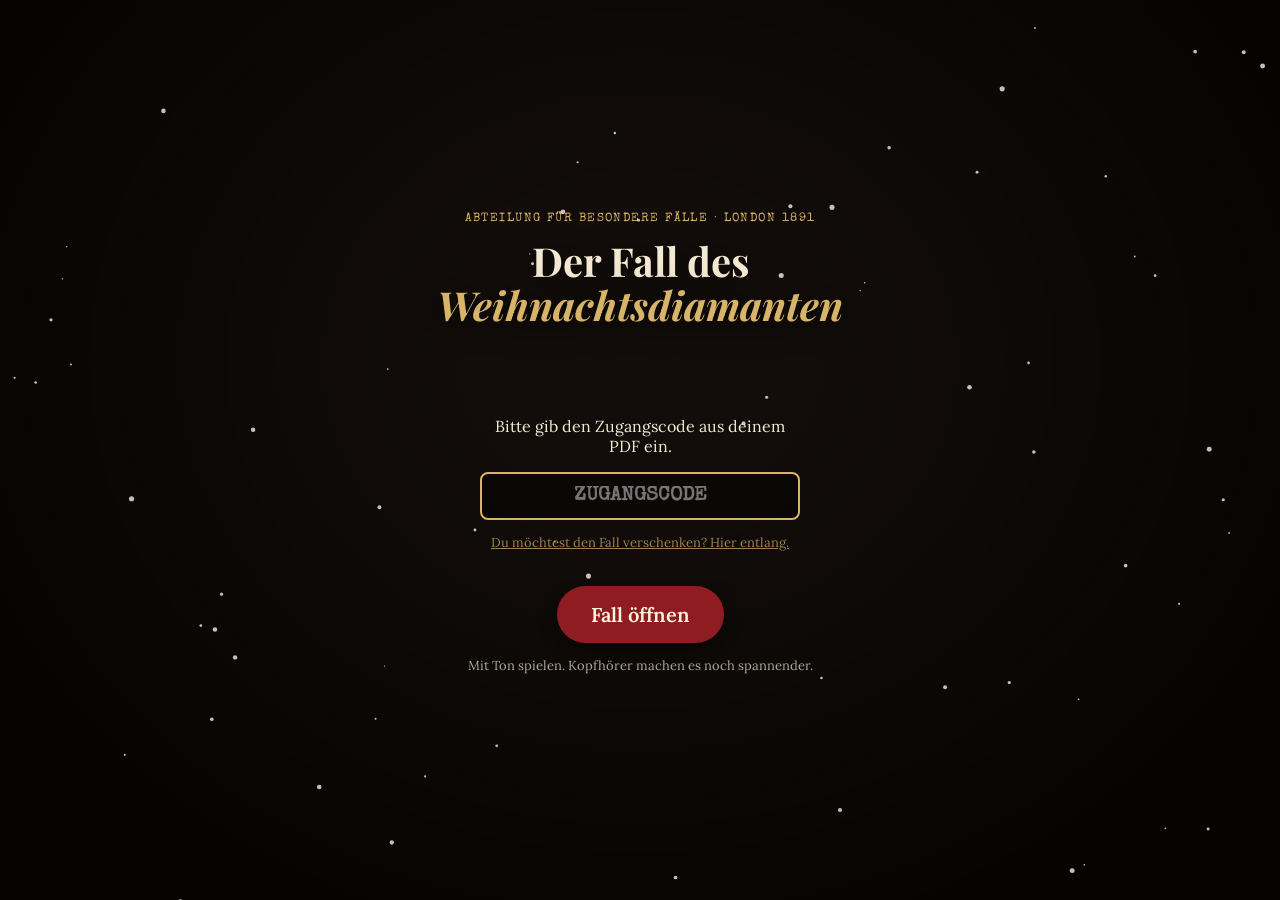
==== index.html @ 339b6118 "Add files via upload" ====
<!doctype html>
<html lang="de">
<head>
<meta charset="utf-8">
<meta name="viewport" content="width=device-width,initial-scale=1,viewport-fit=cover">
<title>Der Fall des Weihnachtsdiamanten</title>
<meta name="theme-color" content="#120d0a">
<meta name="robots" content="noindex">
<link rel="preconnect" href="https://fonts.googleapis.com"><link rel="preconnect" href="https://fonts.gstatic.com" crossorigin>
<link href="https://fonts.googleapis.com/css2?family=Playfair+Display:ital,wght@0,600;0,800;1,600&family=Special+Elite&family=Lora:wght@400;600&display=swap" rel="stylesheet">
<link rel="stylesheet" href="style.css">
</head>
<body>
<canvas id="snow"></canvas>

<!-- Startbildschirm -->
<section id="s-start" class="screen on">
  <div class="start-bg"></div>
  <div class="start-in">
    <div class="kick">Abteilung für besondere Fälle · London 1891</div>
    <h1>Der Fall des<br><em>Weihnachtsdiamanten</em></h1>
    <p id="giftline" class="giftline"></p>
    <div id="giftmsg" class="giftmsg"></div>
    <div id="codebox" class="codebox">
      <p>Bitte gib den Zugangscode aus deinem PDF ein.</p>
      <input id="code" autocomplete="off" autocapitalize="characters" placeholder="Zugangscode">
      <p class="small"><a href="verschenken.html">Du möchtest den Fall verschenken? Hier entlang.</a></p>
    </div>
    <button id="btn-start" class="btn big">Fall öffnen</button>
    <p class="small">Mit Ton spielen. Kopfhörer machen es noch spannender.</p>
  </div>
</section>

<!-- Intro Video -->
<section id="s-intro" class="screen">
  <video id="intro" playsinline preload="auto" poster="a/poster.jpg" src="a/intro.mp4"></video>
  <div class="intro-text" id="intro-text"></div>
  <button id="btn-skip" class="btn ghost skip">Weiter</button>
</section>

<!-- Schreibtisch mit Umschlägen -->
<section id="s-desk" class="screen">
  <header class="deskhead">
    <div>
      <div class="kick">Fallakte</div>
      <div class="title">Der Weihnachtsdiamant</div>
    </div>
    <div class="headbtns">
      <button id="btn-akte" class="icon" title="Akte">📁</button>
      <button id="btn-sound" class="icon" title="Ton">🔊</button>
    </div>
  </header>
  <div class="report" id="report"></div>
  <div class="grid" id="grid"></div>
  <p class="foot" id="deskfoot"></p>
</section>

<!-- Umschlag öffnen -->
<section id="s-env" class="screen">
  <div class="env-wrap">
    <div class="env-date" id="env-date"></div>
    <div class="envelope" id="envelope">
      <div class="env-back"></div>
      <div class="env-card" id="env-card"><div class="mini-stamp">Beweisstück</div></div>
      <div class="env-front"></div>
      <div class="env-flap" id="env-flap"></div>
      <div class="ribbon-v" id="ribbon-v"></div>
      <div class="ribbon-h" id="ribbon-h"></div>
      <div class="bow" id="bow"><span>🎀</span></div>
      <div class="seal" id="env-seal">KZ</div>
    </div>
    <div class="swipe" id="swipe">
      <div class="swipe-track"><div class="swipe-fill" id="swipe-fill"></div><span>Schleife aufziehen</span></div>
      <div class="swipe-knob" id="swipe-knob">➜</div>
    </div>
    <button class="btn ghost" id="btn-env-back">Zurück zum Schreibtisch</button>
  </div>
</section>

<!-- Beweisstück -->
<section id="s-case" class="screen">
  <div class="case">
    <div class="paper">
      <div class="case-top"><span id="c-date"></span><span class="nr" id="c-nr"></span></div>
      <div class="dept">London · Abteilung für besondere Fälle</div>
      <h2 id="c-title"></h2>
      <p class="story" id="c-story"></p>
      <div class="widget" id="c-widget"></div>
      <p class="question" id="c-q"></p>
      <div class="answer" id="c-answer"></div>
      <div class="hints">
        <button class="btn ghost sm" id="btn-h1">Tipp 1</button>
        <button class="btn ghost sm" id="btn-h2">Tipp 2</button>
      </div>
      <p class="hinttext" id="c-hint"></p>
      <div class="solved" id="c-solved"></div>
      <div class="stamp" id="c-stamp">GELÖST</div>
    </div>
    <button class="btn ghost" id="btn-case-back">Zurück zum Schreibtisch</button>
  </div>
</section>

<!-- Akte -->
<section id="s-akte" class="screen">
  <div class="case"><div class="paper">
    <h2>Ermittlungsakte</h2>
    <p class="story">Im dichten Dezembernebel verschwindet aus dem Stadthaus von Lady Ashcombe der Weihnachtsdiamant. Sechs Verdächtige, jeden Tag ein neues Beweisstück. Jede Lösung ergibt einen Buchstaben für deinen Ermittlungsbericht. An Heiligabend weißt du, wo der Diamant liegt und wer ihn gestohlen hat.</p>
    <h3>Die Verdächtigen</h3>
    <div class="suspects" id="suspects"></div>
    <h3>Zahlentafel</h3>
    <div class="numtab" id="numtab"></div>
    <h3>So funktioniert es</h3>
    <p class="story">Jeden Tag im Dezember öffnet sich ein neuer Umschlag. Verpasste Tage kannst du jederzeit nachholen, zukünftige bleiben versiegelt. Dein Fortschritt bleibt auf diesem Handy gespeichert.</p>
    <button class="btn" id="btn-akte-back">Zurück</button>
  </div></div>
</section>

<!-- Finale -->
<section id="s-final" class="screen">
  <div class="case"><div class="paper final">
    <div class="kick">24. Dezember 1891</div>
    <h2>Dein Ermittlungsbericht</h2>
    <div class="report big" id="final-report"></div>
    <div id="accuse">
      <p class="question">Der Fall ist gelöst, wenn du weißt, wer es war. Wer im Haus kennt sich mit Uhrwerken aus?</p>
      <div class="suspects pick" id="accuse-list"></div>
    </div>
    <div id="verdict" class="verdict"></div>
  </div></div>
</section>

<div id="toast" class="toast"></div>
<audio id="music" src="a/musik.mp3" loop preload="auto"></audio>
<script src="gate.js"></script>
<script src="data.js"></script>
<script src="app.js"></script>
</body>
</html>
---- style.css ----
:root{--ink:#2a1d14;--paper:#efe3c8;--paper2:#e4d3ae;--red:#8f1c20;--gold:#d8b46a;--dark:#120d0a;--green:#1f3b2c}
*{box-sizing:border-box;-webkit-tap-highlight-color:transparent}
html,body{margin:0;height:100%;background:var(--dark);color:#f3e9d2;font-family:Lora,Georgia,serif;overflow:hidden}
button{font:inherit;cursor:pointer}
#snow{position:fixed;inset:0;pointer-events:none;z-index:50}
.screen{position:fixed;inset:0;display:none;overflow-y:auto;-webkit-overflow-scrolling:touch}
.screen.on{display:block;animation:fadein .6s ease}
@keyframes fadein{from{opacity:0}to{opacity:1}}
.kick{font-family:'Special Elite',monospace;letter-spacing:.12em;text-transform:uppercase;font-size:12px;color:var(--gold)}
.btn{background:var(--red);color:#fff4e0;border:0;border-radius:999px;padding:12px 22px;font-weight:600;box-shadow:0 6px 18px rgba(0,0,0,.4);transition:transform .15s}
.btn:active{transform:scale(.96)}
.btn.big{font-size:20px;padding:16px 34px;margin-top:22px}
.btn.ghost{background:transparent;border:1px solid rgba(216,180,106,.6);color:var(--gold);box-shadow:none}
.btn.sm{padding:7px 14px;font-size:14px}
.small{font-size:13px;opacity:.7;margin-top:14px}
/* Start */
.start-bg{position:absolute;inset:0;background:url(a/poster.jpg) center/cover;filter:brightness(.45)}
.start-bg::after{content:"";position:absolute;inset:0;background:radial-gradient(ellipse at 50% 40%,transparent 20%,rgba(10,7,5,.9) 80%)}
.start-in{position:relative;min-height:100%;display:flex;flex-direction:column;align-items:center;justify-content:center;text-align:center;padding:40px 22px}
h1{font-family:'Playfair Display',serif;font-size:40px;line-height:1.08;margin:14px 0 6px;text-shadow:0 4px 30px #000}
h1 em{color:var(--gold);font-style:italic}
.giftline{font-family:'Special Elite',monospace;font-size:16px;color:#f1dfb8;min-height:20px;max-width:340px}
/* Intro */
#s-intro{background:#000}
#intro{position:absolute;inset:0;width:100%;height:100%;object-fit:cover}
.intro-text{position:absolute;left:0;right:0;bottom:16%;text-align:center;font-family:'Playfair Display',serif;font-size:28px;text-shadow:0 2px 20px #000;padding:0 20px;transition:opacity .5s}
.skip{position:absolute;right:16px;top:calc(16px + env(safe-area-inset-top))}
/* Desk */
#s-desk{background:radial-gradient(ellipse at 50% -10%,rgba(120,170,110,.25),transparent 55%),repeating-linear-gradient(90deg,#3a2416 0 3px,#3f2818 3px 9px,#36210f 9px 14px),#38220f}
.deskhead{display:flex;justify-content:space-between;align-items:center;padding:calc(14px + env(safe-area-inset-top)) 16px 8px}
.deskhead .title{font-family:'Playfair Display',serif;font-size:24px}
.headbtns{display:flex;gap:8px}
.icon{width:44px;height:44px;border-radius:50%;border:1px solid rgba(216,180,106,.5);background:rgba(0,0,0,.25);font-size:20px}
.report{display:flex;flex-wrap:wrap;gap:6px 12px;justify-content:center;padding:6px 12px 10px}
.report .word{display:flex;gap:3px}
.report .slot{width:22px;height:28px;border-bottom:2px solid rgba(216,180,106,.6);font-family:'Special Elite',monospace;font-size:20px;text-align:center;color:var(--gold)}
.report .gap{width:10px}
.report.big .slot{width:22px;height:32px;font-size:22px;color:var(--red);border-color:var(--ink)}
.report .slot.new{animation:pop .7s ease}
@keyframes pop{0%{transform:scale(2.4);opacity:0}60%{transform:scale(.9);opacity:1}100%{transform:scale(1)}}
.grid{display:grid;grid-template-columns:repeat(4,1fr);gap:12px;padding:8px 14px 20px;max-width:520px;margin:0 auto}
.env{position:relative;aspect-ratio:4/3;border-radius:6px;background:linear-gradient(160deg,#ead9b4,#d3bd8f);box-shadow:0 6px 14px rgba(0,0,0,.45);border:0;padding:0;overflow:hidden;color:var(--ink);transform:rotate(var(--r,0deg));transition:transform .2s}
.env::before{content:"";position:absolute;left:0;right:0;top:0;height:55%;background:linear-gradient(160deg,#dcc89c,#c9b182);clip-path:polygon(0 0,100% 0,50% 100%)}
.env .num{position:absolute;left:6px;bottom:3px;font-family:'Playfair Display',serif;font-size:20px;font-weight:800}
.env .wax{position:absolute;left:50%;top:50%;width:26px;height:26px;margin:-13px;border-radius:50%;background:radial-gradient(circle at 35% 30%,#c8383d,#7d1317);box-shadow:0 2px 3px rgba(0,0,0,.5);font-size:10px;color:#f6c9b0;display:flex;align-items:center;justify-content:center;font-family:'Special Elite'}
.env.locked{filter:grayscale(.6) brightness(.6)}
.env.locked .wax{background:#555}
.env.open{background:linear-gradient(160deg,#f3e7cc,#e0cfa9)}
.env.open::before{clip-path:polygon(0 0,100% 0,50% 0)}
.env.open .wax{background:none;box-shadow:none;color:var(--red);font-size:26px;font-weight:800;font-family:'Special Elite'}
.env.today{animation:glow 1.8s ease-in-out infinite}
@keyframes glow{50%{box-shadow:0 0 0 3px var(--gold),0 0 26px rgba(216,180,106,.8)}}
.foot{text-align:center;font-size:13px;opacity:.7;padding:0 20px 30px}
/* Envelope screen */
#s-env{background:radial-gradient(ellipse at 50% 30%,#3a2618,#120d0a 70%)}
.env-wrap{min-height:100%;display:flex;flex-direction:column;align-items:center;justify-content:center;gap:28px;padding:30px 16px}
.env-date{font-family:'Special Elite';color:var(--gold);letter-spacing:.1em}
.envelope{position:relative;width:min(84vw,360px);aspect-ratio:4/3;perspective:900px}
.env-back,.env-front{position:absolute;inset:0;border-radius:8px}
.env-back{background:#c9b182}
.env-front{background:linear-gradient(160deg,#ecdcb8,#d6c193);clip-path:polygon(0 0,50% 52%,100% 0,100% 100%,0 100%);box-shadow:0 20px 40px rgba(0,0,0,.6);z-index:3}
.env-flap{position:absolute;left:0;right:0;top:0;height:58%;background:linear-gradient(170deg,#e2cfa6,#c7ae7f);clip-path:polygon(0 0,100% 0,50% 100%);transform-origin:top;transition:transform .8s cubic-bezier(.5,0,.3,1);z-index:4}
.envelope.opened .env-flap{transform:rotateX(180deg);z-index:1}
.env-card{position:absolute;left:7%;right:7%;top:8%;bottom:8%;background:var(--paper);border-radius:4px;z-index:2;transition:transform 1s cubic-bezier(.3,1.3,.5,1) .5s;display:flex;align-items:flex-start;justify-content:center;padding-top:10px}
.envelope.opened .env-card{transform:translateY(-62%)}
.mini-stamp{font-family:'Special Elite';color:var(--red);border:2px solid var(--red);padding:2px 8px;transform:rotate(-6deg);font-size:13px}
.ribbon-v,.ribbon-h{position:absolute;background:linear-gradient(90deg,#7d1317,#c8383d,#7d1317);z-index:5;transition:transform .6s,opacity .6s}
.ribbon-v{left:50%;width:18px;margin-left:-9px;top:-4%;bottom:-4%}
.ribbon-h{top:50%;height:18px;margin-top:-9px;left:-4%;right:-4%;background:linear-gradient(180deg,#7d1317,#c8383d,#7d1317)}
.bow{position:absolute;left:50%;top:50%;transform:translate(-50%,-50%);font-size:64px;z-index:6;transition:transform .6s,opacity .6s;filter:drop-shadow(0 4px 6px rgba(0,0,0,.5))}
.seal{position:absolute;right:10%;bottom:12%;width:44px;height:44px;border-radius:50%;background:radial-gradient(circle at 35% 30%,#c8383d,#7d1317);z-index:6;display:flex;align-items:center;justify-content:center;font-family:'Special Elite';color:#f6c9b0;box-shadow:0 3px 5px rgba(0,0,0,.5);transition:transform .5s,opacity .5s}
.envelope.untied .ribbon-v{transform:translateY(120%) rotate(20deg);opacity:0}
.envelope.untied .ribbon-h{transform:translateX(130%) rotate(-12deg);opacity:0}
.envelope.untied .bow{transform:translate(120%,-180%) rotate(70deg);opacity:0}
.envelope.untied .seal{transform:scale(1.3) rotate(30deg);opacity:0}
.swipe{position:relative;width:min(84vw,360px);height:60px;user-select:none;touch-action:none}
.swipe-track{position:absolute;inset:0;border-radius:999px;background:rgba(255,255,255,.08);border:1px solid rgba(216,180,106,.4);overflow:hidden;display:flex;align-items:center;justify-content:center;font-family:'Special Elite';color:var(--gold);letter-spacing:.06em}
.swipe-fill{position:absolute;left:0;top:0;bottom:0;width:0;background:linear-gradient(90deg,#7d1317,#c8383d)}
.swipe-track span{position:relative;animation:shimmer 2s infinite}
@keyframes shimmer{50%{opacity:.45}}
.swipe-knob{position:absolute;left:4px;top:4px;width:52px;height:52px;border-radius:50%;background:var(--gold);color:var(--dark);display:flex;align-items:center;justify-content:center;font-size:24px;box-shadow:0 4px 10px rgba(0,0,0,.5)}
/* Case */
#s-case,#s-akte,#s-final{background:radial-gradient(ellipse at 50% 0%,#3a2618,#120d0a 70%)}
.case{max-width:560px;margin:0 auto;padding:calc(18px + env(safe-area-inset-top)) 12px 40px;display:flex;flex-direction:column;align-items:center;gap:16px}
.paper{position:relative;width:100%;background:linear-gradient(180deg,var(--paper),var(--paper2));color:var(--ink);border-radius:4px;padding:20px 18px 24px;box-shadow:0 20px 50px rgba(0,0,0,.6);animation:slideup .7s cubic-bezier(.2,1.2,.4,1)}
@keyframes slideup{from{transform:translateY(60px);opacity:0}}
.case-top{display:flex;justify-content:space-between;font-family:'Special Elite';font-size:13px;border-bottom:1px solid rgba(42,29,20,.3);padding-bottom:6px}
.nr{background:var(--ink);color:var(--paper);border-radius:50%;width:34px;height:34px;display:flex;align-items:center;justify-content:center;font-size:16px;margin-top:-4px}
.dept{font-family:'Special Elite';font-size:11px;opacity:.6;margin-top:6px;letter-spacing:.06em;text-transform:uppercase}
.paper h2{font-family:'Playfair Display',serif;font-size:28px;margin:8px 0 6px;color:var(--red)}
.paper h3{font-family:'Playfair Display',serif;margin:18px 0 6px}
.story{font-size:16px;line-height:1.55;min-height:1em}
.story .cur{display:inline-block;width:8px;background:var(--ink);animation:blink .8s infinite}
@keyframes blink{50%{opacity:0}}
.question{font-weight:600;font-size:15px;margin:14px 0 8px}
.widget{margin:12px 0}
.answer{display:flex;gap:8px;flex-wrap:wrap}
.answer input{flex:1;min-width:0;font:600 18px 'Special Elite',monospace;padding:10px 12px;border:2px solid var(--ink);border-radius:6px;background:#fffaf0;color:var(--ink);text-transform:uppercase}
.answer .btn{padding:10px 18px}
.hints{display:flex;gap:8px;margin-top:14px}
.hints .btn{color:var(--ink);border-color:rgba(42,29,20,.4)}
.hinttext{font-style:italic;font-size:15px;min-height:1em;color:#5a3e2a}
.solved{display:none;margin-top:14px;padding:12px;border:2px dashed var(--red);border-radius:6px;font-family:'Special Elite';font-size:16px}
.solved b{font-size:34px;color:var(--red);display:inline-block;margin:0 6px;vertical-align:middle}
.stamp{position:absolute;right:14px;bottom:120px;font-family:'Special Elite';font-size:30px;color:var(--red);border:4px solid var(--red);padding:2px 12px;border-radius:6px;transform:rotate(-14deg) scale(3);opacity:0;pointer-events:none}
.stamp.on{animation:stamp .5s cubic-bezier(.4,1.6,.6,1) forwards}
@keyframes stamp{to{transform:rotate(-14deg) scale(1);opacity:.85}}
.shake{animation:shake .4s}
@keyframes shake{25%{transform:translateX(-8px)}75%{transform:translateX(8px)}}
/* Widgets */
.box{background:#fffaf0;border:1px solid rgba(42,29,20,.25);border-radius:6px;padding:12px}
.news{font-family:'Playfair Display',serif;text-align:center}
.news .mast{font-weight:800;letter-spacing:.05em;border-bottom:3px double var(--ink);padding-bottom:4px;margin-bottom:8px}
.news .ln{display:block;text-align:left;padding:5px 4px;border-radius:4px;font-family:Lora}
.news .ln b{transition:all .3s}
.news .ln.hl b{color:#fff;background:var(--red);padding:0 4px;border-radius:3px}
.opts{display:grid;gap:8px}
.opt{border:2px solid rgba(42,29,20,.35);background:#fffaf0;border-radius:8px;padding:10px;text-align:left;color:var(--ink)}
.opt.sel{border-color:var(--red);background:#f6e2d3}
.opt .lab{font-family:'Special Elite';color:var(--red);font-size:18px;margin-right:6px}
.morse-tab{display:grid;grid-template-columns:repeat(4,1fr);gap:4px 8px;font-family:'Special Elite';font-size:13px;margin-top:10px}
.lamp{width:60px;height:60px;border-radius:50%;margin:6px auto;background:#3a2a1a;transition:background .05s,box-shadow .05s}
.lamp.on{background:#ffd56b;box-shadow:0 0 30px #ffd56b}
.clock{width:min(70vw,260px);aspect-ratio:1;margin:0 auto;display:block;touch-action:none}
.clockctl{display:flex;justify-content:center;gap:10px;align-items:center;margin-top:8px;font-family:'Special Elite';font-size:22px}
.clockctl .btn{padding:6px 14px}
.coachgrid{display:grid;grid-template-columns:repeat(5,1fr);gap:4px;max-width:280px;margin:0 auto}
.coachgrid div{aspect-ratio:1;display:flex;align-items:center;justify-content:center;background:#fffaf0;border:1px solid rgba(42,29,20,.25);font-family:'Special Elite';font-size:20px;border-radius:4px;position:relative}
.coachgrid .car::after{content:"🐎";position:absolute;font-size:26px}
.arrows{display:grid;grid-template-columns:repeat(3,52px);gap:6px;justify-content:center;margin-top:10px}
.arrows button{height:46px;border-radius:8px;border:2px solid var(--ink);background:#fffaf0;font-size:20px}
.mirror-wrap{perspective:600px}
.mirror-text{font:700 34px 'Playfair Display';text-align:center;transform:scaleX(-1);transition:transform 1.2s;padding:20px;background:repeating-linear-gradient(0deg,#e9dcc0 0 2px,#f4ead4 2px 6px);border-radius:6px;color:#2e4a7a;filter:blur(.4px)}
.mirror-text.flip{transform:scaleX(1)}
.band{font-family:'Special Elite';font-size:14px;word-break:break-all;letter-spacing:2px;background:#fffaf0;padding:6px;border-radius:4px}
.stick{margin-top:10px;background:linear-gradient(180deg,#5b3a22,#a77a4f 40%,#5b3a22);border-radius:12px;padding:8px 10px;font-family:'Special Elite';color:#fff2d6;font-size:18px;letter-spacing:4px;line-height:1.5;overflow-x:auto;white-space:pre}
.stick .r0{color:#ffb3a0}
input[type=range]{width:100%;accent-color:var(--red)}
.receipt{font-family:'Special Elite';max-width:260px;margin:0 auto;background:#fffaf0;padding:14px;box-shadow:0 2px 6px rgba(0,0,0,.2);transform:rotate(-1.5deg)}
.receipt div{display:flex;justify-content:space-between;border-bottom:1px dotted #999;padding:3px 0}
.tt{width:100%;border-collapse:collapse;font-family:'Special Elite';background:#1d1d1d;color:#ffd56b;border-radius:6px;overflow:hidden}
.tt td{padding:9px;border-bottom:1px solid #333}
.tt tr.sel td{background:#5a1a1a}
.stretch-wrap{height:120px;overflow:hidden;display:flex;align-items:center;justify-content:center;background:#efe2c5;border-radius:6px}
.stretch-text{font:700 17px 'Playfair Display';white-space:nowrap;color:#3b2a1e;transform-origin:center}
.chess{display:grid;grid-template-columns:repeat(8,1fr);max-width:300px;margin:0 auto;border:3px solid var(--ink)}
.chess div{aspect-ratio:1;display:flex;align-items:center;justify-content:center;font-size:24px;position:relative}
.chess .l{background:#f0dfb9}.chess .d{background:#b08657}
.chess div.sel{outline:3px solid var(--red);outline-offset:-3px}
.chess small{position:absolute;left:2px;bottom:0;font-size:8px;opacity:.6}
.plan{display:grid;grid-template-columns:repeat(3,1fr);gap:0;max-width:330px;margin:0 auto;border:3px solid var(--ink)}
.plan button{aspect-ratio:1.1;border:1px solid var(--ink);background:#fffaf0;font-family:'Special Elite';font-size:12px;color:var(--ink);display:flex;flex-direction:column;align-items:center;justify-content:center;gap:4px}
.plan button b{font-size:22px;color:var(--red)}
.plan button.sel{background:#f6e2d3}
.ws{display:grid;grid-template-columns:repeat(8,1fr);gap:2px;max-width:320px;margin:0 auto;user-select:none}
.ws div{aspect-ratio:1;display:flex;align-items:center;justify-content:center;background:#fffaf0;font-family:'Special Elite';font-size:18px;border-radius:3px}
.ws div.a{background:#ffd56b}.ws div.f{background:#e9b5a6}
.wl{display:flex;flex-wrap:wrap;gap:6px;margin-top:10px;justify-content:center}
.wl span{font-family:'Special Elite';padding:3px 8px;border:1px solid var(--ink);border-radius:4px}
.wl span.x{text-decoration:line-through;opacity:.45}
.order .opt{display:flex;justify-content:space-between;gap:8px}
.order .opt small{font-family:'Special Elite';white-space:nowrap}
.order .opt .n{font-family:'Special Elite';color:var(--red);font-size:18px;min-width:20px}
.seals{display:grid;grid-template-columns:repeat(2,1fr);gap:12px;max-width:300px;margin:0 auto}
.seals button{border:0;background:none;display:flex;flex-direction:column;align-items:center;gap:4px;font-family:'Special Elite';font-size:20px;color:var(--ink)}
.seals button.sel svg{filter:drop-shadow(0 0 6px var(--red))}
.letters{display:flex;gap:6px;justify-content:center;flex-wrap:wrap}
.letters button{width:44px;height:50px;border-radius:6px;border:2px solid var(--ink);background:#fffaf0;font:700 22px 'Special Elite';color:var(--ink)}
.letters button.used{opacity:.25}
.built{font:700 28px 'Special Elite';text-align:center;letter-spacing:6px;min-height:40px;margin:10px 0;color:var(--red)}
.staff{width:100%;max-width:400px;display:block;margin:0 auto}
.notetab{display:grid;grid-template-columns:repeat(8,1fr);gap:4px;margin-top:8px;font-family:'Special Elite';text-align:center;font-size:14px}
.notetab div{background:#fffaf0;border-radius:4px;padding:4px 0}
.watch{width:min(72vw,270px);aspect-ratio:1;margin:0 auto;position:relative}
.watch svg{position:absolute;inset:0;width:100%;height:100%}
.watch .lid{transition:transform 1.4s cubic-bezier(.5,0,.2,1),opacity 1.4s}
.watch.open .lid{transform:translateX(-120%) rotate(-40deg);opacity:0}
.gear{transform-box:fill-box;transform-origin:center;animation:spin 6s linear infinite}
.gear.r{animation-direction:reverse}
@keyframes spin{to{transform:rotate(360deg)}}
/* Akte */
.suspects{display:grid;grid-template-columns:repeat(2,1fr);gap:8px}
.suspects div,.suspects button{background:#fffaf0;border:1px solid rgba(42,29,20,.3);border-radius:8px;padding:8px;text-align:left;color:var(--ink);font-size:13px}
.suspects b{display:block;font-family:'Playfair Display';font-size:15px}
.suspects .ic{font-size:22px;float:right}
.numtab{display:grid;grid-template-columns:repeat(13,1fr);font-family:'Special Elite';font-size:12px;text-align:center;gap:1px}
.numtab div{background:#fffaf0;padding:2px 0}
.verdict{display:none;text-align:center}
.verdict video{width:100%;border-radius:6px;margin-top:10px}
.diamond{font-size:70px;animation:sparkle 1.4s ease-in-out infinite}
@keyframes sparkle{50%{transform:scale(1.15) rotate(8deg);filter:drop-shadow(0 0 20px #bfe8ff)}}
.toast{position:fixed;left:50%;bottom:30px;transform:translateX(-50%) translateY(120px);background:#2a1d14;color:#f3e9d2;padding:12px 18px;border-radius:12px;border:1px solid var(--gold);transition:transform .4s;z-index:60;max-width:90vw;text-align:center}
.toast.on{transform:translateX(-50%) translateY(0)}
.giftmsg{display:none;max-width:330px;margin:14px auto 0;background:var(--paper);color:var(--ink);padding:14px 16px;border-radius:4px;font-family:'Special Elite',monospace;font-size:15px;line-height:1.5;transform:rotate(-1.5deg);box-shadow:0 10px 30px rgba(0,0,0,.6);text-align:left;white-space:pre-wrap}
.codebox{display:none;max-width:320px;margin-top:16px}
.codebox input{width:100%;font:600 20px 'Special Elite',monospace;text-align:center;padding:12px;border-radius:8px;border:2px solid var(--gold);background:rgba(0,0,0,.4);color:#fff;text-transform:uppercase}
.codebox a{color:var(--gold)}
.solved{position:relative}.stamp2{position:absolute;right:10px;top:8px;font-family:'Special Elite';font-size:20px;color:var(--red);border:3px solid var(--red);padding:0 8px;border-radius:5px;transform:rotate(-12deg);opacity:.85;animation:stamp2 .5s cubic-bezier(.4,1.6,.6,1)}@keyframes stamp2{from{transform:rotate(-12deg) scale(3);opacity:0}}
.stamp{display:none}
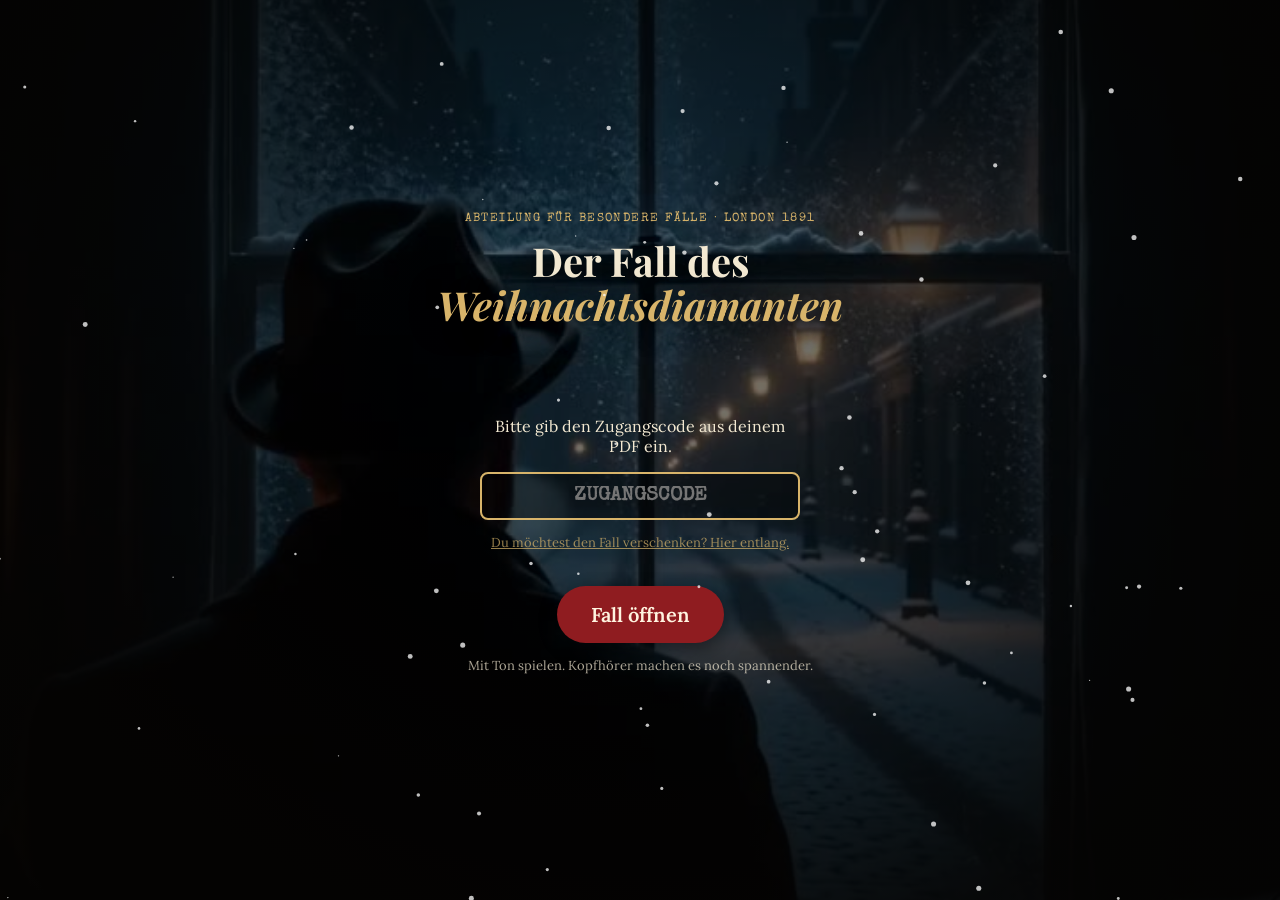
==== commit aec1341d: "Add files via upload" ====
--- a/index.html
+++ b/index.html
@@ -64,15 +64,31 @@
       <div class="env-card" id="env-card"><div class="mini-stamp">Beweisstück</div></div>
       <div class="env-front"></div>
       <div class="env-flap" id="env-flap"></div>
-      <div class="ribbon-v" id="ribbon-v"></div>
-      <div class="ribbon-h" id="ribbon-h"></div>
-      <div class="bow" id="bow"><span>🎀</span></div>
-      <div class="seal" id="env-seal">KZ</div>
+      <svg id="rib" class="rib" viewBox="0 0 400 300">
+        <defs>
+          <linearGradient id="rg" x1="0" y1="0" x2="0" y2="1"><stop offset="0" stop-color="#e2474d"/><stop offset=".5" stop-color="#a8161d"/><stop offset="1" stop-color="#6e0f13"/></linearGradient>
+          <radialGradient id="wax" cx=".35" cy=".3" r=".8"><stop offset="0" stop-color="#d4454a"/><stop offset="1" stop-color="#6e1014"/></radialGradient>
+          <filter id="sh" x="-30%" y="-30%" width="160%" height="160%"><feDropShadow dx="0" dy="3" stdDeviation="3" flood-opacity=".45"/></filter>
+        </defs>
+        <g id="bands" filter="url(#sh)">
+          <path id="bv1" class="band"/><path id="bv2" class="band"/><path id="bh1" class="band"/><path id="bh2" class="band"/>
+          <path id="sv1" class="sheen"/><path id="sv2" class="sheen"/><path id="sh1" class="sheen"/><path id="sh2" class="sheen"/>
+        </g>
+        <g id="bowg" filter="url(#sh)">
+          <path id="tailL" class="tail"/><path id="tailR" class="tail"/>
+          <g id="loops"><path class="loop" d="M0 0 C -30 -58 -92 -40 -64 -6 C -50 10 -20 6 0 0Z"/><path class="loop" d="M0 0 C 30 -58 92 -40 64 -6 C 50 10 20 6 0 0Z"/>
+          <path class="loopin" d="M-6 -4 C -26 -34 -62 -30 -50 -10"/><path class="loopin" d="M6 -4 C 26 -34 62 -30 50 -10"/></g>
+          <ellipse id="knot" rx="13" ry="11" fill="url(#rg)" stroke="#5e0c10" stroke-width="1.5"/>
+        </g>
+        <g id="sealg" transform="translate(78 238)">
+          <g id="sealL"><path d="M0 -24 A24 24 0 0 0 0 24 L4 10 L-3 2 L5 -8Z" fill="url(#wax)"/></g>
+          <g id="sealR"><path d="M0 -24 L5 -8 L-3 2 L4 10 L0 24 A24 24 0 0 0 0 -24Z" fill="url(#wax)"/></g>
+          <text y="7" text-anchor="middle" font-family="Special Elite" font-size="16" fill="#f6c9b0" pointer-events="none" id="sealtxt">KZ</text>
+        </g>
+        <g id="hand" class="hand"><circle r="26" fill="rgba(216,180,106,.25)" stroke="#d8b46a" stroke-width="2"/><text y="9" text-anchor="middle" font-size="26">👆</text></g>
+      </svg>
     </div>
-    <div class="swipe" id="swipe">
-      <div class="swipe-track"><div class="swipe-fill" id="swipe-fill"></div><span>Schleife aufziehen</span></div>
-      <div class="swipe-knob" id="swipe-knob">➜</div>
-    </div>
+    <p class="env-hint" id="env-hint">Greif das Schleifenband und zieh die Schleife auf</p>
     <button class="btn ghost" id="btn-env-back">Zurück zum Schreibtisch</button>
   </div>
 </section>
--- a/style.css
+++ b/style.css
@@ -64,21 +64,7 @@
 .env-card{position:absolute;left:7%;right:7%;top:8%;bottom:8%;background:var(--paper);border-radius:4px;z-index:2;transition:transform 1s cubic-bezier(.3,1.3,.5,1) .5s;display:flex;align-items:flex-start;justify-content:center;padding-top:10px}
 .envelope.opened .env-card{transform:translateY(-62%)}
 .mini-stamp{font-family:'Special Elite';color:var(--red);border:2px solid var(--red);padding:2px 8px;transform:rotate(-6deg);font-size:13px}
-.ribbon-v,.ribbon-h{position:absolute;background:linear-gradient(90deg,#7d1317,#c8383d,#7d1317);z-index:5;transition:transform .6s,opacity .6s}
-.ribbon-v{left:50%;width:18px;margin-left:-9px;top:-4%;bottom:-4%}
-.ribbon-h{top:50%;height:18px;margin-top:-9px;left:-4%;right:-4%;background:linear-gradient(180deg,#7d1317,#c8383d,#7d1317)}
-.bow{position:absolute;left:50%;top:50%;transform:translate(-50%,-50%);font-size:64px;z-index:6;transition:transform .6s,opacity .6s;filter:drop-shadow(0 4px 6px rgba(0,0,0,.5))}
-.seal{position:absolute;right:10%;bottom:12%;width:44px;height:44px;border-radius:50%;background:radial-gradient(circle at 35% 30%,#c8383d,#7d1317);z-index:6;display:flex;align-items:center;justify-content:center;font-family:'Special Elite';color:#f6c9b0;box-shadow:0 3px 5px rgba(0,0,0,.5);transition:transform .5s,opacity .5s}
-.envelope.untied .ribbon-v{transform:translateY(120%) rotate(20deg);opacity:0}
-.envelope.untied .ribbon-h{transform:translateX(130%) rotate(-12deg);opacity:0}
-.envelope.untied .bow{transform:translate(120%,-180%) rotate(70deg);opacity:0}
-.envelope.untied .seal{transform:scale(1.3) rotate(30deg);opacity:0}
-.swipe{position:relative;width:min(84vw,360px);height:60px;user-select:none;touch-action:none}
-.swipe-track{position:absolute;inset:0;border-radius:999px;background:rgba(255,255,255,.08);border:1px solid rgba(216,180,106,.4);overflow:hidden;display:flex;align-items:center;justify-content:center;font-family:'Special Elite';color:var(--gold);letter-spacing:.06em}
-.swipe-fill{position:absolute;left:0;top:0;bottom:0;width:0;background:linear-gradient(90deg,#7d1317,#c8383d)}
-.swipe-track span{position:relative;animation:shimmer 2s infinite}
 @keyframes shimmer{50%{opacity:.45}}
-.swipe-knob{position:absolute;left:4px;top:4px;width:52px;height:52px;border-radius:50%;background:var(--gold);color:var(--dark);display:flex;align-items:center;justify-content:center;font-size:24px;box-shadow:0 4px 10px rgba(0,0,0,.5)}
 /* Case */
 #s-case,#s-akte,#s-final{background:radial-gradient(ellipse at 50% 0%,#3a2618,#120d0a 70%)}
 .case{max-width:560px;margin:0 auto;padding:calc(18px + env(safe-area-inset-top)) 12px 40px;display:flex;flex-direction:column;align-items:center;gap:16px}
@@ -161,9 +147,6 @@
 .order .opt{display:flex;justify-content:space-between;gap:8px}
 .order .opt small{font-family:'Special Elite';white-space:nowrap}
 .order .opt .n{font-family:'Special Elite';color:var(--red);font-size:18px;min-width:20px}
-.seals{display:grid;grid-template-columns:repeat(2,1fr);gap:12px;max-width:300px;margin:0 auto}
-.seals button{border:0;background:none;display:flex;flex-direction:column;align-items:center;gap:4px;font-family:'Special Elite';font-size:20px;color:var(--ink)}
-.seals button.sel svg{filter:drop-shadow(0 0 6px var(--red))}
 .letters{display:flex;gap:6px;justify-content:center;flex-wrap:wrap}
 .letters button{width:44px;height:50px;border-radius:6px;border:2px solid var(--ink);background:#fffaf0;font:700 22px 'Special Elite';color:var(--ink)}
 .letters button.used{opacity:.25}
@@ -197,3 +180,27 @@
 .codebox a{color:var(--gold)}
 .solved{position:relative}.stamp2{position:absolute;right:10px;top:8px;font-family:'Special Elite';font-size:20px;color:var(--red);border:3px solid var(--red);padding:0 8px;border-radius:5px;transform:rotate(-12deg);opacity:.85;animation:stamp2 .5s cubic-bezier(.4,1.6,.6,1)}@keyframes stamp2{from{transform:rotate(-12deg) scale(3);opacity:0}}
 .stamp{display:none}
+
+.rib{position:absolute;left:0;top:0;width:100%;height:100%;overflow:visible;z-index:6;touch-action:none;cursor:grab}
+.band{fill:none;stroke:#a8161d;stroke-width:24;stroke-linecap:butt}
+#bh1,#bh2{stroke:#a8161d}
+.sheen{fill:none;stroke:rgba(255,190,180,.45);stroke-width:3}
+.tail{fill:none;stroke:#a8161d;stroke-width:16;stroke-linecap:round}
+.loop{fill:url(#rg);stroke:#5e0c10;stroke-width:1.5}
+.loopin{fill:none;stroke:rgba(70,5,8,.55);stroke-width:2}
+.hand{animation:handmove 1.8s ease-in-out infinite;pointer-events:none}
+@keyframes handmove{0%{transform:translate(246px,252px);opacity:0}15%{opacity:1}70%{transform:translate(330px,300px);opacity:1}100%{transform:translate(330px,300px);opacity:0}}
+.rib.dragging .hand,.rib.free .hand{display:none}
+.rib.free #bands path{transition:transform 1.1s cubic-bezier(.4,0,.6,1),opacity 1.1s}
+.rib.free #bv1,.rib.free #sv1{transform:translate(-30px,-260px) rotate(-25deg);opacity:0}
+.rib.free #bv2,.rib.free #sv2{transform:translate(40px,320px) rotate(20deg);opacity:0}
+.rib.free #bh1,.rib.free #sh1{transform:translate(-330px,60px) rotate(15deg);opacity:0}
+.rib.free #bh2,.rib.free #sh2{transform:translate(340px,-40px) rotate(-18deg);opacity:0}
+.rib.free #bowg{transition:transform 1s cubic-bezier(.5,-0.4,.7,1),opacity 1s;opacity:0}
+#sealL,#sealR{transition:transform .9s cubic-bezier(.3,1.4,.6,1) .25s,opacity .9s .5s}
+.rib.free #sealL{transform:translate(-20px,30px) rotate(-40deg);opacity:0}
+.rib.free #sealR{transform:translate(22px,26px) rotate(35deg);opacity:0}
+.rib.free #sealtxt{opacity:0;transition:opacity .2s .2s}
+.env-hint{font-family:'Special Elite';color:var(--gold);text-align:center;margin:0;animation:shimmer 2s infinite}
+.sparkle{position:absolute;width:6px;height:6px;border-radius:50%;background:#ffe3a0;box-shadow:0 0 10px #ffd56b;pointer-events:none;z-index:9;animation:spk .9s ease-out forwards}
+@keyframes spk{to{transform:translate(var(--dx),var(--dy)) scale(.2);opacity:0}}
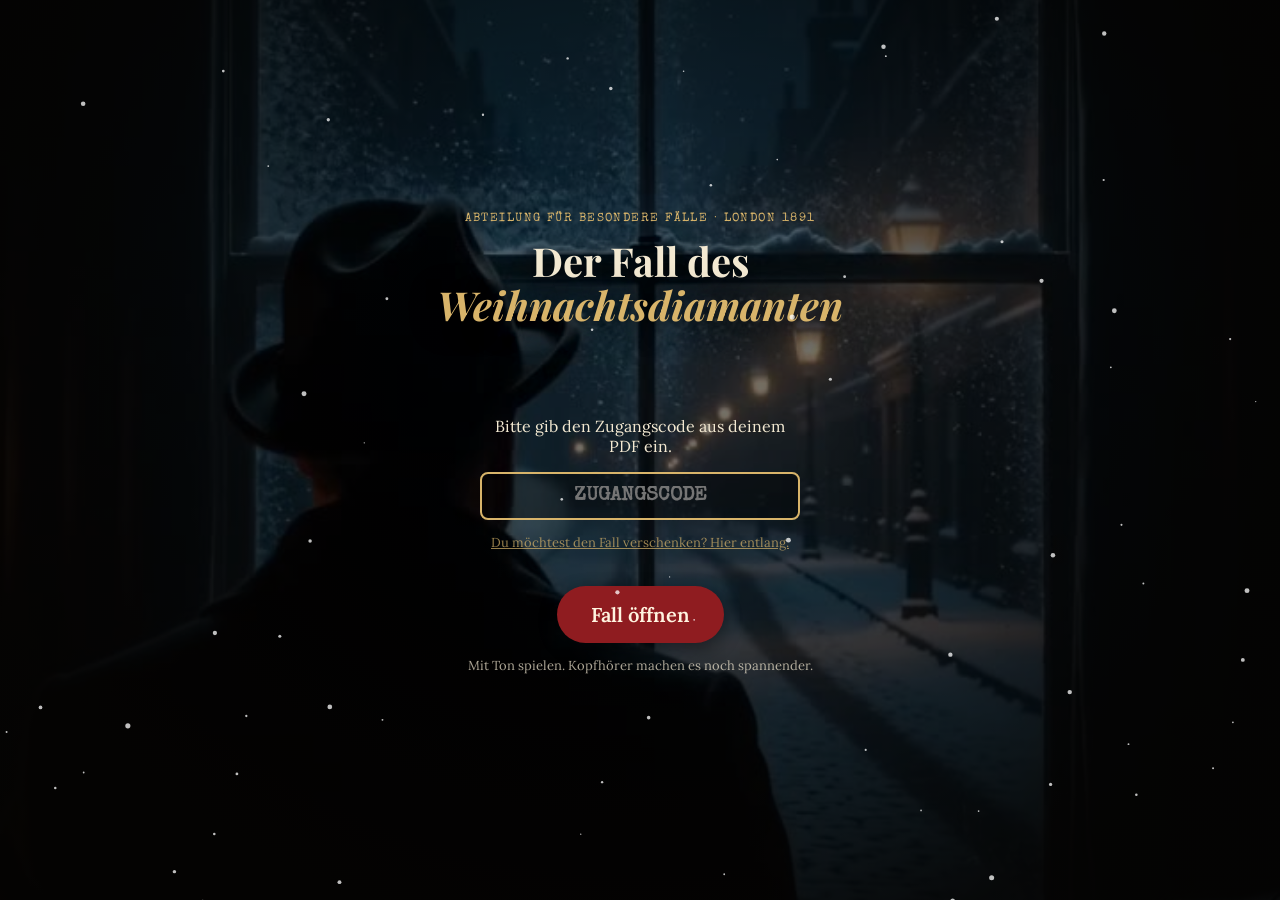
==== commit 6469c95f: "Add files via upload" ====
--- a/index.html
+++ b/index.html
@@ -99,7 +99,7 @@
     <div class="paper">
       <div class="case-top"><span id="c-date"></span><span class="nr" id="c-nr"></span></div>
       <div class="dept">London · Abteilung für besondere Fälle</div>
-      <h2 id="c-title"></h2>
+      <div class="titlerow"><h2 id="c-title"></h2><button class="say" id="btn-say" title="Vorlesen">🔈</button></div>
       <p class="story" id="c-story"></p>
       <div class="widget" id="c-widget"></div>
       <p class="question" id="c-q"></p>
@@ -149,6 +149,7 @@
 <audio id="music" src="a/musik.mp3" loop preload="auto"></audio>
 <script src="gate.js"></script>
 <script src="data.js"></script>
+<script src="stimmen.js"></script>
 <script src="app.js"></script>
 </body>
 </html>
--- a/style.css
+++ b/style.css
@@ -204,3 +204,7 @@
 .env-hint{font-family:'Special Elite';color:var(--gold);text-align:center;margin:0;animation:shimmer 2s infinite}
 .sparkle{position:absolute;width:6px;height:6px;border-radius:50%;background:#ffe3a0;box-shadow:0 0 10px #ffd56b;pointer-events:none;z-index:9;animation:spk .9s ease-out forwards}
 @keyframes spk{to{transform:translate(var(--dx),var(--dy)) scale(.2);opacity:0}}
+.titlerow{display:flex;align-items:center;justify-content:space-between;gap:10px}
+.say{flex:none;width:44px;height:44px;border-radius:50%;border:2px solid var(--red);background:#fffaf0;font-size:20px;color:var(--red)}
+.say.on{background:var(--red);animation:pulse 1.2s infinite}
+@keyframes pulse{50%{box-shadow:0 0 0 8px rgba(143,28,32,.2)}}
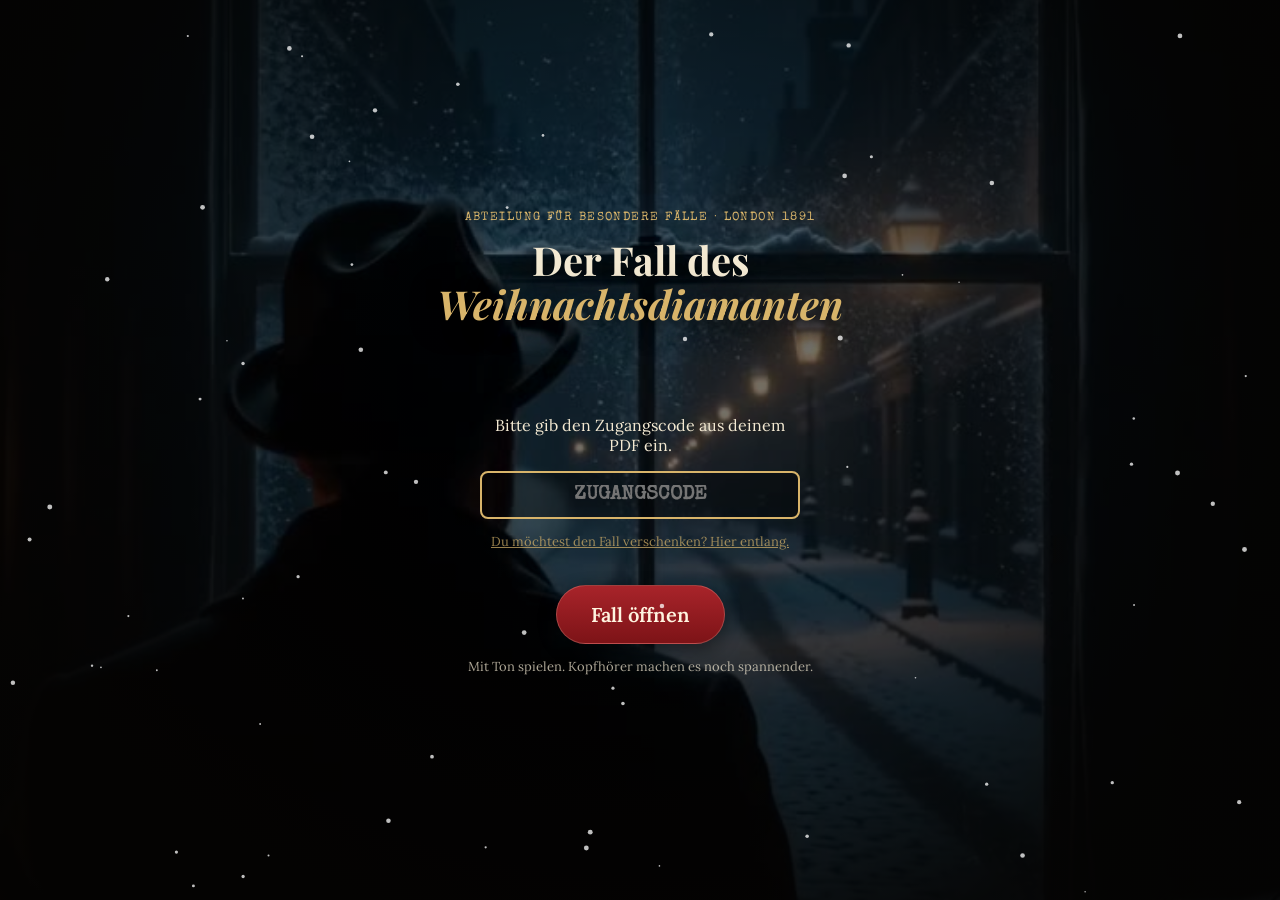
==== commit 4917e11c: "Add files via upload" ====
--- a/index.html
+++ b/index.html
@@ -133,16 +133,51 @@
 
 <!-- Finale -->
 <section id="s-final" class="screen">
-  <div class="case"><div class="paper final">
-    <div class="kick">24. Dezember 1891</div>
-    <h2>Dein Ermittlungsbericht</h2>
-    <div class="report big" id="final-report"></div>
-    <div id="accuse">
-      <p class="question">Der Fall ist gelöst, wenn du weißt, wer es war. Wer im Haus kennt sich mit Uhrwerken aus?</p>
-      <div class="suspects pick" id="accuse-list"></div>
+  <div class="case">
+    <div class="paper final" id="f-report-card">
+      <div class="kick red">24. Dezember 1891 · Heiligabend</div>
+      <h2>Dein Ermittlungsbericht</h2>
+      <div class="report big" id="final-report"></div>
+      <div id="accuse">
+        <p class="question">Der Fall ist gelöst, wenn du weißt, wer es war. Wer im Haus kennt sich mit Uhrwerken aus? Tipp auf den Täter.</p>
+        <div class="suspects pick" id="accuse-list"></div>
+      </div>
     </div>
-    <div id="verdict" class="verdict"></div>
-  </div></div>
+    <div id="scene-clock" class="scene">
+      <p class="scene-cap" id="clock-cap">Die Standuhr im Flur …</p>
+      <div class="gclock" id="gclock">
+        <div class="gc-crown"></div>
+        <div class="gc-head"><div class="gc-face"><svg class="gc-dial" viewBox="0 0 100 100"><line x1="50.0" y1="4.0" x2="50.0" y2="9.0" stroke="#3b2a1e" stroke-width="1.4"/><line x1="54.8" y1="4.3" x2="54.5" y2="7.2" stroke="#3b2a1e" stroke-width="0.6"/><line x1="59.6" y1="5.0" x2="58.9" y2="7.9" stroke="#3b2a1e" stroke-width="0.6"/><line x1="64.2" y1="6.3" x2="63.3" y2="9.1" stroke="#3b2a1e" stroke-width="0.6"/><line x1="68.7" y1="8.0" x2="67.5" y2="10.7" stroke="#3b2a1e" stroke-width="0.6"/><line x1="73.0" y1="10.2" x2="70.5" y2="14.5" stroke="#3b2a1e" stroke-width="1.4"/><line x1="77.0" y1="12.8" x2="75.3" y2="15.2" stroke="#3b2a1e" stroke-width="0.6"/><line x1="80.8" y1="15.8" x2="78.8" y2="18.0" stroke="#3b2a1e" stroke-width="0.6"/><line x1="84.2" y1="19.2" x2="82.0" y2="21.2" stroke="#3b2a1e" stroke-width="0.6"/><line x1="87.2" y1="23.0" x2="84.8" y2="24.7" stroke="#3b2a1e" stroke-width="0.6"/><line x1="89.8" y1="27.0" x2="85.5" y2="29.5" stroke="#3b2a1e" stroke-width="1.4"/><line x1="92.0" y1="31.3" x2="89.3" y2="32.5" stroke="#3b2a1e" stroke-width="0.6"/><line x1="93.7" y1="35.8" x2="90.9" y2="36.7" stroke="#3b2a1e" stroke-width="0.6"/><line x1="95.0" y1="40.4" x2="92.1" y2="41.1" stroke="#3b2a1e" stroke-width="0.6"/><line x1="95.7" y1="45.2" x2="92.8" y2="45.5" stroke="#3b2a1e" stroke-width="0.6"/><line x1="96.0" y1="50.0" x2="91.0" y2="50.0" stroke="#3b2a1e" stroke-width="1.4"/><line x1="95.7" y1="54.8" x2="92.8" y2="54.5" stroke="#3b2a1e" stroke-width="0.6"/><line x1="95.0" y1="59.6" x2="92.1" y2="58.9" stroke="#3b2a1e" stroke-width="0.6"/><line x1="93.7" y1="64.2" x2="90.9" y2="63.3" stroke="#3b2a1e" stroke-width="0.6"/><line x1="92.0" y1="68.7" x2="89.3" y2="67.5" stroke="#3b2a1e" stroke-width="0.6"/><line x1="89.8" y1="73.0" x2="85.5" y2="70.5" stroke="#3b2a1e" stroke-width="1.4"/><line x1="87.2" y1="77.0" x2="84.8" y2="75.3" stroke="#3b2a1e" stroke-width="0.6"/><line x1="84.2" y1="80.8" x2="82.0" y2="78.8" stroke="#3b2a1e" stroke-width="0.6"/><line x1="80.8" y1="84.2" x2="78.8" y2="82.0" stroke="#3b2a1e" stroke-width="0.6"/><line x1="77.0" y1="87.2" x2="75.3" y2="84.8" stroke="#3b2a1e" stroke-width="0.6"/><line x1="73.0" y1="89.8" x2="70.5" y2="85.5" stroke="#3b2a1e" stroke-width="1.4"/><line x1="68.7" y1="92.0" x2="67.5" y2="89.3" stroke="#3b2a1e" stroke-width="0.6"/><line x1="64.2" y1="93.7" x2="63.3" y2="90.9" stroke="#3b2a1e" stroke-width="0.6"/><line x1="59.6" y1="95.0" x2="58.9" y2="92.1" stroke="#3b2a1e" stroke-width="0.6"/><line x1="54.8" y1="95.7" x2="54.5" y2="92.8" stroke="#3b2a1e" stroke-width="0.6"/><line x1="50.0" y1="96.0" x2="50.0" y2="91.0" stroke="#3b2a1e" stroke-width="1.4"/><line x1="45.2" y1="95.7" x2="45.5" y2="92.8" stroke="#3b2a1e" stroke-width="0.6"/><line x1="40.4" y1="95.0" x2="41.1" y2="92.1" stroke="#3b2a1e" stroke-width="0.6"/><line x1="35.8" y1="93.7" x2="36.7" y2="90.9" stroke="#3b2a1e" stroke-width="0.6"/><line x1="31.3" y1="92.0" x2="32.5" y2="89.3" stroke="#3b2a1e" stroke-width="0.6"/><line x1="27.0" y1="89.8" x2="29.5" y2="85.5" stroke="#3b2a1e" stroke-width="1.4"/><line x1="23.0" y1="87.2" x2="24.7" y2="84.8" stroke="#3b2a1e" stroke-width="0.6"/><line x1="19.2" y1="84.2" x2="21.2" y2="82.0" stroke="#3b2a1e" stroke-width="0.6"/><line x1="15.8" y1="80.8" x2="18.0" y2="78.8" stroke="#3b2a1e" stroke-width="0.6"/><line x1="12.8" y1="77.0" x2="15.2" y2="75.3" stroke="#3b2a1e" stroke-width="0.6"/><line x1="10.2" y1="73.0" x2="14.5" y2="70.5" stroke="#3b2a1e" stroke-width="1.4"/><line x1="8.0" y1="68.7" x2="10.7" y2="67.5" stroke="#3b2a1e" stroke-width="0.6"/><line x1="6.3" y1="64.2" x2="9.1" y2="63.3" stroke="#3b2a1e" stroke-width="0.6"/><line x1="5.0" y1="59.6" x2="7.9" y2="58.9" stroke="#3b2a1e" stroke-width="0.6"/><line x1="4.3" y1="54.8" x2="7.2" y2="54.5" stroke="#3b2a1e" stroke-width="0.6"/><line x1="4.0" y1="50.0" x2="9.0" y2="50.0" stroke="#3b2a1e" stroke-width="1.4"/><line x1="4.3" y1="45.2" x2="7.2" y2="45.5" stroke="#3b2a1e" stroke-width="0.6"/><line x1="5.0" y1="40.4" x2="7.9" y2="41.1" stroke="#3b2a1e" stroke-width="0.6"/><line x1="6.3" y1="35.8" x2="9.1" y2="36.7" stroke="#3b2a1e" stroke-width="0.6"/><line x1="8.0" y1="31.3" x2="10.7" y2="32.5" stroke="#3b2a1e" stroke-width="0.6"/><line x1="10.2" y1="27.0" x2="14.5" y2="29.5" stroke="#3b2a1e" stroke-width="1.4"/><line x1="12.8" y1="23.0" x2="15.2" y2="24.7" stroke="#3b2a1e" stroke-width="0.6"/><line x1="15.8" y1="19.2" x2="18.0" y2="21.2" stroke="#3b2a1e" stroke-width="0.6"/><line x1="19.2" y1="15.8" x2="21.2" y2="18.0" stroke="#3b2a1e" stroke-width="0.6"/><line x1="23.0" y1="12.8" x2="24.7" y2="15.2" stroke="#3b2a1e" stroke-width="0.6"/><line x1="27.0" y1="10.2" x2="29.5" y2="14.5" stroke="#3b2a1e" stroke-width="1.4"/><line x1="31.3" y1="8.0" x2="32.5" y2="10.7" stroke="#3b2a1e" stroke-width="0.6"/><line x1="35.8" y1="6.3" x2="36.7" y2="9.1" stroke="#3b2a1e" stroke-width="0.6"/><line x1="40.4" y1="5.0" x2="41.1" y2="7.9" stroke="#3b2a1e" stroke-width="0.6"/><line x1="45.2" y1="4.3" x2="45.5" y2="7.2" stroke="#3b2a1e" stroke-width="0.6"/><text x="50.0" y="15.5" text-anchor="middle" font-size="9" font-family="Playfair Display" fill="#3b2a1e">XII</text><text x="69.0" y="20.6" text-anchor="middle" font-size="9" font-family="Playfair Display" fill="#3b2a1e">I</text><text x="82.9" y="34.5" text-anchor="middle" font-size="9" font-family="Playfair Display" fill="#3b2a1e">II</text><text x="88.0" y="53.5" text-anchor="middle" font-size="9" font-family="Playfair Display" fill="#3b2a1e">III</text><text x="82.9" y="72.5" text-anchor="middle" font-size="9" font-family="Playfair Display" fill="#3b2a1e">IIII</text><text x="69.0" y="86.4" text-anchor="middle" font-size="9" font-family="Playfair Display" fill="#3b2a1e">V</text><text x="50.0" y="91.5" text-anchor="middle" font-size="9" font-family="Playfair Display" fill="#3b2a1e">VI</text><text x="31.0" y="86.4" text-anchor="middle" font-size="9" font-family="Playfair Display" fill="#3b2a1e">VII</text><text x="17.1" y="72.5" text-anchor="middle" font-size="9" font-family="Playfair Display" fill="#3b2a1e">VIII</text><text x="12.0" y="53.5" text-anchor="middle" font-size="9" font-family="Playfair Display" fill="#3b2a1e">IX</text><text x="17.1" y="34.5" text-anchor="middle" font-size="9" font-family="Playfair Display" fill="#3b2a1e">X</text><text x="31.0" y="20.6" text-anchor="middle" font-size="9" font-family="Playfair Display" fill="#3b2a1e">XI</text></svg><div class="gc-h"></div><div class="gc-m"></div><div class="gc-pin"></div></div></div>
+        <div class="gc-body">
+          <div class="gc-cavity">
+            <div class="gc-glow"></div>
+            <div class="gc-pend"><div class="gc-rod"></div><div class="gc-bob"></div></div>
+            <div class="gc-gem">💎</div>
+          </div>
+          <div class="gc-door"><div class="gc-glass"></div><div class="gc-knob"></div></div>
+        </div>
+        <div class="gc-base"></div>
+      </div>
+    </div>
+    <div id="verdict" class="paper verdict"></div>
+    <div id="cert-wrap" class="cert-wrap">
+      <div class="cert" id="cert">
+        <div class="cert-in">
+          <div class="cert-kick">Abteilung für besondere Fälle · London</div>
+          <div class="cert-title">Urkunde</div>
+          <div class="cert-sub">Hiermit wird</div>
+          <div class="cert-name" id="cert-name">Ermittler</div>
+          <div class="cert-sub">zum</div>
+          <div class="cert-rank">Meisterdetektiv</div>
+          <div class="cert-text">ernannt. In 24 Tagen wurden alle Beweisstücke gesichert, der Fall des Weihnachtsdiamanten aufgeklärt und der Täter Silas Tolliver überführt.</div>
+          <div class="cert-foot"><div><span class="sig">Grimsby</span><small>Inspektor Grimsby</small></div><div class="cert-seal">KZ</div><div><span class="sig2">24.12.1891</span><small>London</small></div></div>
+        </div>
+      </div>
+      <div class="cert-name-edit" id="cert-edit"><input id="cert-input" maxlength="32" placeholder="Dein Name für die Urkunde"><button class="btn sm" id="cert-set">Eintragen</button></div>
+      <div class="cert-btns"><button class="btn" id="cert-save">Urkunde speichern</button><button class="btn ghost" id="cert-share">Teilen</button></div>
+      <button class="btn ghost" id="final-back">Zurück zum Schreibtisch</button>
+    </div>
+  </div>
 </section>
 
 <div id="toast" class="toast"></div>
--- a/style.css
+++ b/style.css
@@ -208,3 +208,86 @@
 .say{flex:none;width:44px;height:44px;border-radius:50%;border:2px solid var(--red);background:#fffaf0;font-size:20px;color:var(--red)}
 .say.on{background:var(--red);animation:pulse 1.2s infinite}
 @keyframes pulse{50%{box-shadow:0 0 0 8px rgba(143,28,32,.2)}}
+/* ===== Feinschliff ===== */
+:root{--noise:url("data:image/svg+xml;utf8,<svg xmlns='http://www.w3.org/2000/svg' width='160' height='160'><filter id='n'><feTurbulence type='fractalNoise' baseFrequency='.9' numOctaves='3' stitchTiles='stitch'/><feColorMatrix values='0 0 0 0 .35  0 0 0 0 .25  0 0 0 0 .15  0 0 0 .09 0'/></filter><rect width='100%' height='100%' filter='url(%23n)'/></svg>")}
+.paper{background:var(--noise),radial-gradient(ellipse at 85% 12%,rgba(140,90,40,.10) 0 9%,transparent 9.6%),radial-gradient(ellipse at 20% 0%,#f6ecd4,transparent 60%),linear-gradient(180deg,var(--paper),var(--paper2));box-shadow:0 1px 0 rgba(255,255,255,.6) inset,0 24px 60px rgba(0,0,0,.65),0 2px 6px rgba(0,0,0,.4)}
+.paper::before{content:"";position:absolute;inset:0;border-radius:4px;pointer-events:none;box-shadow:inset 0 0 60px rgba(120,80,30,.18)}
+.paper::after{content:"VERTRAULICH";position:absolute;right:-6px;bottom:38%;font:28px 'Special Elite';color:rgba(143,28,32,.07);transform:rotate(-90deg);transform-origin:right bottom;pointer-events:none;letter-spacing:.2em}
+.env{background:var(--noise),linear-gradient(160deg,#efe0bd,#d6c094);animation:envin .6s cubic-bezier(.2,1.3,.4,1) both;animation-delay:calc(var(--i,0)*28ms);border:1px solid rgba(90,60,30,.25)}
+@keyframes envin{from{opacity:0;transform:translateY(30px) rotate(calc(var(--r) * 4)) scale(.85)}}
+.env:active{transform:scale(.94) rotate(var(--r))}
+.env .wax{width:30px;height:30px;margin:-15px;background:radial-gradient(circle at 35% 28%,#e25a5f,#9a1a20 55%,#5c0c10);box-shadow:0 2px 4px rgba(0,0,0,.5),inset 0 -2px 3px rgba(0,0,0,.35),inset 0 2px 2px rgba(255,200,190,.35);border-radius:47% 53% 50% 50%/52% 46% 54% 48%;font-weight:700;letter-spacing:-.5px}
+.env.open .wax{border-radius:0}
+.deskhead .title{text-shadow:0 2px 10px rgba(0,0,0,.6)}
+.report{background:linear-gradient(180deg,rgba(0,0,0,.25),rgba(0,0,0,.1));margin:4px 12px 6px;border-radius:8px;border:1px solid rgba(216,180,106,.25)}
+.btn{background:linear-gradient(180deg,#a8242a,#7d1317);border:1px solid rgba(255,200,180,.25)}
+.btn.ghost{background:transparent}
+.flyletter{position:fixed;left:50%;top:50%;z-index:70;font:800 120px 'Playfair Display',serif;color:#8f1c20;text-shadow:0 6px 30px rgba(0,0,0,.45),0 0 40px rgba(255,213,107,.6);transform:translate(-50%,-50%) scale(.2);opacity:0;pointer-events:none;animation:fly 1.6s cubic-bezier(.3,1.4,.5,1) forwards}
+@keyframes fly{20%{transform:translate(-50%,-50%) scale(1.15);opacity:1}55%{transform:translate(-50%,-50%) scale(1);opacity:1}100%{transform:translate(-50%,-260%) scale(.25);opacity:0}}
+/* ===== Finale ===== */
+.kick.red{color:var(--red)}
+.scard{position:relative;overflow:hidden;transition:transform .2s,opacity .4s}
+.scard:active{transform:scale(.97)}
+.sstamp{position:absolute;left:50%;top:50%;font:24px 'Special Elite';padding:2px 10px;border:3px solid;border-radius:6px;transform:translate(-50%,-50%) rotate(-14deg) scale(3);opacity:0;pointer-events:none;white-space:nowrap}
+.scard.alibi{opacity:.55;filter:grayscale(1)}
+.scard.alibi .sstamp{color:#555;animation:sst .35s cubic-bezier(.4,1.6,.6,1) forwards}
+.scard.guilty{border-color:var(--red)!important;box-shadow:0 0 0 3px rgba(143,28,32,.35)}
+.scard.guilty .sstamp{color:var(--red);font-size:30px;animation:sst .35s cubic-bezier(.4,1.6,.6,1) forwards}
+@keyframes sst{to{transform:translate(-50%,-50%) rotate(-14deg) scale(1);opacity:.9}}
+#accuse-list.done .scard:not(.guilty){opacity:.35;filter:grayscale(1)}
+.quake{animation:quake .5s}
+@keyframes quake{10%,50%,90%{transform:translate(-6px,3px) rotate(-.4deg)}30%,70%{transform:translate(6px,-3px) rotate(.4deg)}}
+.scene,#verdict,.cert-wrap{display:none}
+.scene.on,#verdict.on,.cert-wrap.on{display:block;animation:slideup .8s cubic-bezier(.2,1.2,.4,1)}
+.scene-cap{text-align:center;font:italic 20px 'Playfair Display';color:#f1dfb8;min-height:28px;margin:6px 0 14px;text-shadow:0 2px 10px #000}
+.gclock{position:relative;width:200px;margin:0 auto 10px;filter:drop-shadow(0 20px 30px rgba(0,0,0,.7))}
+.gc-crown{height:26px;margin:0 18px;background:linear-gradient(180deg,#6b3d1f,#3c2010);clip-path:polygon(0 100%,10% 30%,50% 0,90% 30%,100% 100%)}
+.gc-head{height:150px;background:linear-gradient(90deg,#3c2010,#7a4a26 50%,#3c2010);border-radius:8px 8px 0 0;display:flex;align-items:center;justify-content:center;border:3px solid #2a150a}
+.gc-face{position:relative;width:118px;height:118px;border-radius:50%;background:radial-gradient(circle,#fbf3df 60%,#e8d6ad);border:6px solid #c9a24e;box-shadow:inset 0 0 12px rgba(0,0,0,.3)}
+.gc-face::before{content:"XII  III  VI  IX";position:absolute;inset:0;font:10px 'Playfair Display';color:#3b2a1e;display:none}
+.gc-h,.gc-m{position:absolute;left:50%;bottom:50%;background:#2a1d14;transform-origin:50% 100%;border-radius:2px}
+.gc-h{width:5px;height:30px;margin-left:-2.5px;transform:rotate(107deg)}
+.gc-m{width:3px;height:46px;margin-left:-1.5px;transform:rotate(210deg)}
+.gclock.swing .gc-m{animation:mrun 3.4s linear}
+@keyframes mrun{from{transform:rotate(150deg)}to{transform:rotate(210deg)}}
+.gc-pin{position:absolute;left:50%;top:50%;width:10px;height:10px;margin:-5px;border-radius:50%;background:#c9a24e}
+.gc-body{position:relative;height:250px;margin:0 22px;background:linear-gradient(90deg,#3c2010,#6b3d1f 50%,#3c2010);border:3px solid #2a150a;border-top:0;perspective:700px}
+.gc-cavity{position:absolute;inset:14px 14px 18px;background:radial-gradient(ellipse at 50% 70%,#2a1a10,#0d0805);border-radius:4px;overflow:hidden}
+.gc-glow{position:absolute;inset:0;background:radial-gradient(circle at 50% 75%,rgba(255,220,140,.95),rgba(255,180,60,.35) 35%,transparent 65%);opacity:0;transition:opacity 1.2s}
+.gc-pend{position:absolute;left:50%;top:0;width:0;height:170px;transform-origin:50% 0}
+.gc-rod{position:absolute;left:-2px;top:0;width:4px;height:140px;background:linear-gradient(90deg,#8a6a2a,#e4c06a,#8a6a2a)}
+.gc-bob{position:absolute;left:-22px;top:130px;width:44px;height:44px;border-radius:50%;background:radial-gradient(circle at 35% 30%,#f7dc8a,#b8913f 55%,#6b4a14);box-shadow:0 4px 10px rgba(0,0,0,.6)}
+.gclock.swing .gc-pend{animation:pend 1.12s ease-in-out infinite alternate}
+@keyframes pend{from{transform:rotate(-16deg)}to{transform:rotate(16deg)}}
+.gc-gem{position:absolute;left:50%;bottom:-40px;font-size:54px;transform:translateX(-50%) scale(.4);opacity:0;transition:all 1.4s cubic-bezier(.2,1.4,.4,1);filter:drop-shadow(0 0 18px #bfe8ff)}
+.gclock.gem .gc-gem{bottom:30px;transform:translateX(-50%) scale(1);opacity:1;animation:sparkle 1.6s ease-in-out 1.4s infinite}
+.gclock.gem .gc-glow{opacity:1}
+.gclock.gem .gc-pend{opacity:.35;transition:opacity 1s}
+.gc-door{position:absolute;inset:6px;border:12px solid #5a3218;outline:3px solid #2a150a;border-radius:4px;background:transparent;transform-origin:0 50%;transition:transform 1.3s cubic-bezier(.5,0,.25,1);z-index:2}
+.gc-glass{position:absolute;inset:0;border-radius:3px;background:linear-gradient(135deg,rgba(255,255,255,.18),rgba(255,255,255,.03) 40%,rgba(0,0,0,.25));border:2px solid #b8913f}
+.gc-knob{position:absolute;right:6px;top:50%;width:8px;height:8px;border-radius:50%;background:#e4c06a}
+.gclock.open .gc-door{transform:rotateY(-112deg)}
+.gc-base{height:30px;margin:0 8px;background:linear-gradient(180deg,#6b3d1f,#2a150a);border-radius:0 0 6px 6px}
+.stamp-big{display:inline-block;font:34px 'Special Elite';color:var(--red);border:4px solid var(--red);padding:4px 16px;border-radius:8px;transform:rotate(-8deg);margin:6px auto 10px;animation:sst2 .5s cubic-bezier(.4,1.6,.6,1)}
+@keyframes sst2{from{transform:rotate(-8deg) scale(3);opacity:0}}
+#verdict{text-align:center}
+.center{text-align:center}.small2{font-size:14px;opacity:.75}
+.cert-wrap{text-align:center}
+.cert{position:relative;width:100%;aspect-ratio:1600/1130;background:var(--noise),linear-gradient(180deg,#f3e8cf,#e2cfa6);border-radius:4px;box-shadow:0 24px 60px rgba(0,0,0,.6);padding:3%;color:#2a1d14}
+.cert-in{height:100%;border:4px solid #8f1c20;outline:2px solid #b8913f;outline-offset:-10px;display:flex;flex-direction:column;align-items:center;justify-content:center;padding:4% 6%;gap:.6%}
+.cert-kick{font:clamp(8px,1.9vw,12px) 'Special Elite';color:#8f1c20;letter-spacing:.08em;text-transform:uppercase}
+.cert-title{font:800 clamp(28px,8vw,48px) 'Playfair Display';line-height:1}
+.cert-sub{font:italic clamp(11px,2.6vw,15px) 'Playfair Display';color:#5a3e2a}
+.cert-name{font:800 clamp(22px,6.4vw,38px) 'Playfair Display';color:#8f1c20;line-height:1.05}
+.cert-rank{font:800 clamp(18px,5.6vw,32px) 'Playfair Display';letter-spacing:.08em;text-transform:uppercase}
+.cert-text{font:clamp(9px,2.3vw,13px) Lora;max-width:90%;line-height:1.35}
+.cert-foot{display:flex;justify-content:space-between;align-items:center;width:90%;margin-top:2%}
+.cert-foot small{display:block;border-top:1px solid #2a1d14;font-size:clamp(8px,1.8vw,11px);padding-top:2px}
+.sig,.sig2{font:italic clamp(14px,4vw,22px) 'Playfair Display'}
+.cert-seal{width:clamp(38px,11vw,62px);aspect-ratio:1;border-radius:50%;background:radial-gradient(circle at 35% 30%,#e25a5f,#9a1a20 55%,#5c0c10);display:flex;align-items:center;justify-content:center;color:#f6c9b0;font:clamp(12px,3.5vw,18px) 'Special Elite';box-shadow:0 3px 6px rgba(0,0,0,.4)}
+.cert-name-edit{display:flex;gap:8px;margin:14px 0 4px}
+.cert-name-edit input{flex:1;min-width:0;font:600 16px Lora;padding:10px 12px;border-radius:8px;border:2px solid var(--gold);background:rgba(0,0,0,.35);color:#fff}
+.cert-btns{display:flex;gap:10px;justify-content:center;margin:16px 0 10px;flex-wrap:wrap}
+#final-back{margin-top:6px}
+.gc-dial{position:absolute;inset:0;width:100%;height:100%}
+.sstamp{font-size:18px!important}.scard.guilty .sstamp{font-size:20px!important}
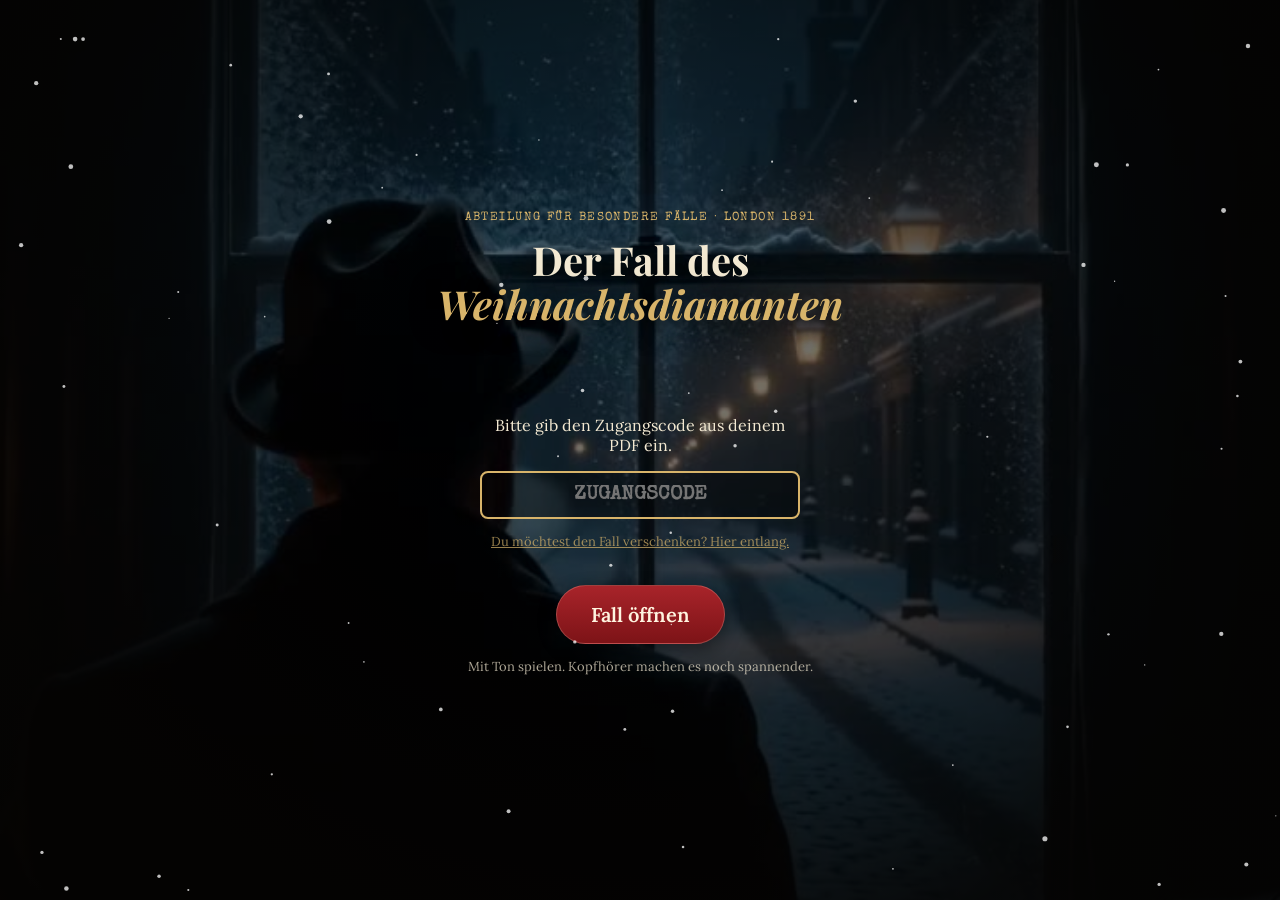
==== commit 0a610564: "Add files via upload" ====
--- a/index.html
+++ b/index.html
@@ -81,9 +81,11 @@
           <ellipse id="knot" rx="13" ry="11" fill="url(#rg)" stroke="#5e0c10" stroke-width="1.5"/>
         </g>
         <g id="sealg" transform="translate(78 238)">
-          <g id="sealL"><path d="M0 -24 A24 24 0 0 0 0 24 L4 10 L-3 2 L5 -8Z" fill="url(#wax)"/></g>
-          <g id="sealR"><path d="M0 -24 L5 -8 L-3 2 L4 10 L0 24 A24 24 0 0 0 0 -24Z" fill="url(#wax)"/></g>
-          <text y="7" text-anchor="middle" font-family="Special Elite" font-size="16" fill="#f6c9b0" pointer-events="none" id="sealtxt">KZ</text>
+          <clipPath id="clL"><path d="M-40 -40 L2 -40 L6 -12 L-3 1 L5 12 L0 40 L-40 40Z"/></clipPath>
+          <clipPath id="clR"><path d="M2 -40 L40 -40 L40 40 L0 40 L5 12 L-3 1 L6 -12Z"/></clipPath>
+          <g id="sealL"><image href="a/siegel.svg" x="-27" y="-27" width="54" height="54" clip-path="url(#clL)"/></g>
+          <g id="sealR"><image href="a/siegel.svg" x="-27" y="-27" width="54" height="54" clip-path="url(#clR)"/></g>
+          <text id="sealtxt"></text>
         </g>
         <g id="hand" class="hand"><circle r="26" fill="rgba(216,180,106,.25)" stroke="#d8b46a" stroke-width="2"/><text y="9" text-anchor="middle" font-size="26">👆</text></g>
       </svg>
@@ -170,7 +172,7 @@
           <div class="cert-sub">zum</div>
           <div class="cert-rank">Meisterdetektiv</div>
           <div class="cert-text">ernannt. In 24 Tagen wurden alle Beweisstücke gesichert, der Fall des Weihnachtsdiamanten aufgeklärt und der Täter Silas Tolliver überführt.</div>
-          <div class="cert-foot"><div><span class="sig">Grimsby</span><small>Inspektor Grimsby</small></div><div class="cert-seal">KZ</div><div><span class="sig2">24.12.1891</span><small>London</small></div></div>
+          <div class="cert-foot"><div><span class="sig">Grimsby</span><small>Inspektor Grimsby</small></div><div class="cert-seal"></div><div><span class="sig2">24.12.1891</span><small>London</small></div></div>
         </div>
       </div>
       <div class="cert-name-edit" id="cert-edit"><input id="cert-input" maxlength="32" placeholder="Dein Name für die Urkunde"><button class="btn sm" id="cert-set">Eintragen</button></div>
--- a/style.css
+++ b/style.css
@@ -291,3 +291,8 @@
 #final-back{margin-top:6px}
 .gc-dial{position:absolute;inset:0;width:100%;height:100%}
 .sstamp{font-size:18px!important}.scard.guilty .sstamp{font-size:20px!important}
+.env .wax.seal{width:38px;height:38px;margin:-19px;background:none!important;box-shadow:none!important;border-radius:0}
+.env .wax.seal img{width:100%;height:100%;filter:drop-shadow(0 2px 2px rgba(0,0,0,.45))}
+.env .wax.seal i{position:absolute;right:-6px;bottom:-4px;font-style:normal;font-size:13px}
+.env.locked .wax.seal img{filter:grayscale(1) brightness(.8) drop-shadow(0 2px 2px rgba(0,0,0,.45))}
+.cert-seal{background:url(a/siegel.svg) center/contain no-repeat!important;box-shadow:none!important;filter:drop-shadow(0 3px 4px rgba(0,0,0,.4))}
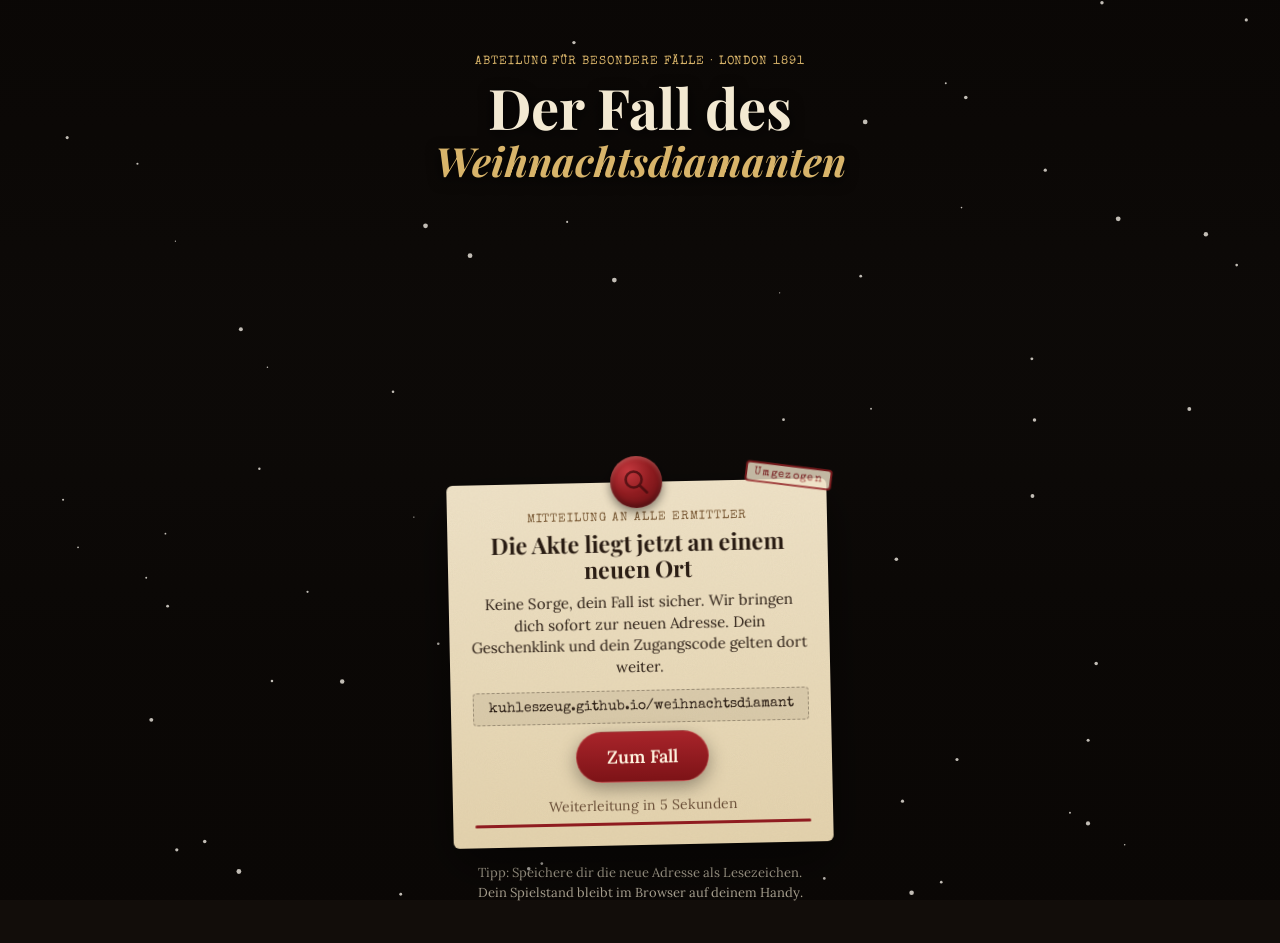
==== commit 20777962: "Add files via upload" ====
--- a/index.html
+++ b/index.html
@@ -3,190 +3,85 @@
 <head>
 <meta charset="utf-8">
 <meta name="viewport" content="width=device-width,initial-scale=1,viewport-fit=cover">
-<title>Der Fall des Weihnachtsdiamanten</title>
+<title>Der Fall des Weihnachtsdiamanten · Neue Adresse</title>
 <meta name="theme-color" content="#120d0a">
 <meta name="robots" content="noindex">
 <link rel="preconnect" href="https://fonts.googleapis.com"><link rel="preconnect" href="https://fonts.gstatic.com" crossorigin>
 <link href="https://fonts.googleapis.com/css2?family=Playfair+Display:ital,wght@0,600;0,800;1,600&family=Special+Elite&family=Lora:wght@400;600&display=swap" rel="stylesheet">
-<link rel="stylesheet" href="style.css">
+<script>
+/* Ziel berechnen: Pfad, Parameter und Anker bleiben erhalten (Geschenklinks funktionieren weiter) */
+(function(){
+  var BASE="https://kuhleszeug.github.io/weihnachtsdiamant/";
+  var p=location.pathname.replace(/^\/krimi-advent\/?/,"");
+  if(p==="index.html"||p==="404.html")p="";
+  window.ZIEL=BASE+p+location.search+location.hash;
+})();
+</script>
+<noscript><meta http-equiv="refresh" content="6;url=https://kuhleszeug.github.io/weihnachtsdiamant/"></noscript>
+<style>
+:root{--ink:#2a1d14;--paper:#efe3c8;--paper2:#e4d3ae;--red:#8f1c20;--gold:#d8b46a;--dark:#120d0a}
+*{box-sizing:border-box}
+html,body{margin:0;min-height:100%;background:var(--dark);color:#f3e9d2;font-family:Lora,Georgia,serif}
+body{min-height:100vh;min-height:100dvh;position:relative;overflow-x:hidden}
+.bg{position:fixed;inset:0;background:#0d0a08 url(https://kuhleszeug.github.io/weihnachtsdiamant/a/start.jpg?v=9) 74% 0/auto 108% no-repeat}
+.bg::after{content:"";position:absolute;inset:0;background:linear-gradient(180deg,rgba(10,7,5,.93) 0%,rgba(10,7,5,.6) 18%,rgba(10,7,5,.15) 34%,rgba(10,7,5,.25) 50%,rgba(10,7,5,.85) 72%,rgba(10,7,5,.97) 100%)}
+canvas{position:fixed;inset:0;width:100%;height:100%;pointer-events:none}
+.in{position:relative;min-height:100vh;min-height:100dvh;display:flex;flex-direction:column;align-items:center;text-align:center;padding:calc(56px + env(safe-area-inset-top)) 22px calc(28px + env(safe-area-inset-bottom))}
+.kick{font-family:'Special Elite',monospace;letter-spacing:.08em;text-transform:uppercase;font-size:clamp(9.5px,2.7vw,12px);color:var(--gold)}
+h1{font-family:'Playfair Display',serif;font-size:clamp(38px,12vw,56px);line-height:1.04;margin:10px 0 0;text-shadow:0 3px 14px rgba(0,0,0,.9)}
+h1 em{display:block;color:var(--gold);font-style:italic;font-size:.72em;white-space:nowrap;margin-top:4px}
+.spacer{flex:1;min-height:clamp(200px,34vh,300px)}
+.card{position:relative;width:min(100%,380px);background:var(--paper);color:var(--ink);border-radius:6px;padding:30px 22px 20px;
+  background-image:url("data:image/svg+xml;utf8,<svg xmlns='http://www.w3.org/2000/svg' width='160' height='160'><filter id='n'><feTurbulence type='fractalNoise' baseFrequency='.9' numOctaves='3' stitchTiles='stitch'/><feColorMatrix values='0 0 0 0 .35  0 0 0 0 .25  0 0 0 0 .15  0 0 0 .09 0'/></filter><rect width='100%' height='100%' filter='url(%23n)'/></svg>"),linear-gradient(180deg,var(--paper),var(--paper2));
+  box-shadow:0 18px 50px rgba(0,0,0,.55);transform:rotate(-1.2deg);animation:rein .9s cubic-bezier(.2,.8,.2,1) both}
+@keyframes rein{from{opacity:0;transform:translateY(40px) rotate(-4deg)}to{opacity:1;transform:rotate(-1.2deg)}}
+.stamp{position:absolute;top:-14px;right:-6px;background:var(--paper);font-family:'Special Elite',monospace;font-size:11px;letter-spacing:.12em;color:var(--red);border:2px solid var(--red);border-radius:4px;padding:3px 7px;transform:rotate(8deg);opacity:.8}
+.seal{position:absolute;left:50%;top:-26px;width:52px;height:52px;margin-left:-26px;border-radius:50%;
+  background:radial-gradient(circle at 35% 30%,#c4383e 0,#8f1c20 45%,#5e0f12 100%);box-shadow:0 4px 10px rgba(0,0,0,.45),inset 0 -3px 6px rgba(0,0,0,.35),inset 0 2px 4px rgba(255,180,170,.35)}
+.seal svg{position:absolute;inset:11px;opacity:.75}
+.card .kick{color:#7a5a36}
+.card h2{font-family:'Playfair Display',serif;font-size:23px;margin:6px 0 8px;line-height:1.15}
+.card p{margin:0 0 12px;font-size:15px;line-height:1.45}
+.addr{font-family:'Special Elite',monospace;font-size:clamp(11px,3.3vw,13.5px);white-space:nowrap;background:rgba(42,29,20,.07);border:1px dashed rgba(42,29,20,.35);border-radius:4px;padding:9px 10px;word-break:break-all}
+.btn{display:inline-block;margin-top:8px;text-decoration:none;background:linear-gradient(180deg,#a8242a,#7d1317);color:#fff4e0;border:1px solid rgba(255,200,180,.25);border-radius:999px;padding:13px 30px;font-size:18px;font-weight:600;box-shadow:0 6px 18px rgba(0,0,0,.35)}
+.btn:active{transform:scale(.96)}
+.count{margin-top:14px;font-size:14px;color:#6b5039}
+.bar{height:3px;border-radius:3px;background:rgba(42,29,20,.15);margin-top:8px;overflow:hidden}
+.bar i{display:block;height:100%;width:0;background:var(--red);animation:lauf 6s linear forwards}
+@keyframes lauf{to{width:100%}}
+@media (max-height:700px){.spacer{min-height:120px}.card p{font-size:14px}}
+.foot{margin-top:18px;font-size:13px;color:rgba(243,233,210,.7);max-width:340px;line-height:1.5}
+</style>
 </head>
 <body>
+<div class="bg"></div>
 <canvas id="snow"></canvas>
-
-<!-- Startbildschirm -->
-<section id="s-start" class="screen on">
-  <div class="start-bg"></div>
-  <div class="start-in">
-    <div class="kick">Abteilung für besondere Fälle · London 1891</div>
-    <h1>Der Fall des<br><em>Weihnachtsdiamanten</em></h1>
-    <p id="giftline" class="giftline"></p>
-    <div id="giftmsg" class="giftmsg"></div>
-    <div id="codebox" class="codebox">
-      <p>Bitte gib den Zugangscode aus deinem PDF ein.</p>
-      <input id="code" autocomplete="off" autocapitalize="characters" placeholder="Zugangscode">
-      <p class="small"><a href="verschenken.html">Du möchtest den Fall verschenken? Hier entlang.</a></p>
-    </div>
-    <button id="btn-start" class="btn big">Fall öffnen</button>
-    <p class="small">Mit Ton spielen. Kopfhörer machen es noch spannender.</p>
-  </div>
-</section>
-
-<!-- Intro Video -->
-<section id="s-intro" class="screen">
-  <video id="intro" playsinline preload="auto" poster="a/poster.jpg" src="a/intro.mp4"></video>
-  <div class="intro-text" id="intro-text"></div>
-  <button id="btn-skip" class="btn ghost skip">Weiter</button>
-</section>
-
-<!-- Schreibtisch mit Umschlägen -->
-<section id="s-desk" class="screen">
-  <header class="deskhead">
-    <div>
-      <div class="kick">Fallakte</div>
-      <div class="title">Der Weihnachtsdiamant</div>
-    </div>
-    <div class="headbtns">
-      <button id="btn-akte" class="icon" title="Akte">📁</button>
-      <button id="btn-sound" class="icon" title="Ton">🔊</button>
-    </div>
-  </header>
-  <div class="report" id="report"></div>
-  <div class="grid" id="grid"></div>
-  <p class="foot" id="deskfoot"></p>
-</section>
-
-<!-- Umschlag öffnen -->
-<section id="s-env" class="screen">
-  <div class="env-wrap">
-    <div class="env-date" id="env-date"></div>
-    <div class="envelope" id="envelope">
-      <div class="env-back"></div>
-      <div class="env-card" id="env-card"><div class="mini-stamp">Beweisstück</div></div>
-      <div class="env-front"></div>
-      <div class="env-flap" id="env-flap"></div>
-      <svg id="rib" class="rib" viewBox="0 0 400 300">
-        <defs>
-          <linearGradient id="rg" x1="0" y1="0" x2="0" y2="1"><stop offset="0" stop-color="#e2474d"/><stop offset=".5" stop-color="#a8161d"/><stop offset="1" stop-color="#6e0f13"/></linearGradient>
-          <radialGradient id="wax" cx=".35" cy=".3" r=".8"><stop offset="0" stop-color="#d4454a"/><stop offset="1" stop-color="#6e1014"/></radialGradient>
-          <filter id="sh" x="-30%" y="-30%" width="160%" height="160%"><feDropShadow dx="0" dy="3" stdDeviation="3" flood-opacity=".45"/></filter>
-        </defs>
-        <g id="bands" filter="url(#sh)">
-          <path id="bv1" class="band"/><path id="bv2" class="band"/><path id="bh1" class="band"/><path id="bh2" class="band"/>
-          <path id="sv1" class="sheen"/><path id="sv2" class="sheen"/><path id="sh1" class="sheen"/><path id="sh2" class="sheen"/>
-        </g>
-        <g id="bowg" filter="url(#sh)">
-          <path id="tailL" class="tail"/><path id="tailR" class="tail"/>
-          <g id="loops"><path class="loop" d="M0 0 C -30 -58 -92 -40 -64 -6 C -50 10 -20 6 0 0Z"/><path class="loop" d="M0 0 C 30 -58 92 -40 64 -6 C 50 10 20 6 0 0Z"/>
-          <path class="loopin" d="M-6 -4 C -26 -34 -62 -30 -50 -10"/><path class="loopin" d="M6 -4 C 26 -34 62 -30 50 -10"/></g>
-          <ellipse id="knot" rx="13" ry="11" fill="url(#rg)" stroke="#5e0c10" stroke-width="1.5"/>
-        </g>
-        <g id="sealg" transform="translate(78 238)">
-          <clipPath id="clL"><path d="M-40 -40 L2 -40 L6 -12 L-3 1 L5 12 L0 40 L-40 40Z"/></clipPath>
-          <clipPath id="clR"><path d="M2 -40 L40 -40 L40 40 L0 40 L5 12 L-3 1 L6 -12Z"/></clipPath>
-          <g id="sealL"><image href="a/siegel.svg" x="-27" y="-27" width="54" height="54" clip-path="url(#clL)"/></g>
-          <g id="sealR"><image href="a/siegel.svg" x="-27" y="-27" width="54" height="54" clip-path="url(#clR)"/></g>
-          <text id="sealtxt"></text>
-        </g>
-        <g id="hand" class="hand"><circle r="26" fill="rgba(216,180,106,.25)" stroke="#d8b46a" stroke-width="2"/><text y="9" text-anchor="middle" font-size="26">👆</text></g>
-      </svg>
-    </div>
-    <p class="env-hint" id="env-hint">Greif das Schleifenband und zieh die Schleife auf</p>
-    <button class="btn ghost" id="btn-env-back">Zurück zum Schreibtisch</button>
-  </div>
-</section>
-
-<!-- Beweisstück -->
-<section id="s-case" class="screen">
-  <div class="case">
-    <div class="paper">
-      <div class="case-top"><span id="c-date"></span><span class="nr" id="c-nr"></span></div>
-      <div class="dept">London · Abteilung für besondere Fälle</div>
-      <div class="titlerow"><h2 id="c-title"></h2><button class="say" id="btn-say" title="Vorlesen">🔈</button></div>
-      <p class="story" id="c-story"></p>
-      <div class="widget" id="c-widget"></div>
-      <p class="question" id="c-q"></p>
-      <div class="answer" id="c-answer"></div>
-      <div class="hints">
-        <button class="btn ghost sm" id="btn-h1">Tipp 1</button>
-        <button class="btn ghost sm" id="btn-h2">Tipp 2</button>
-      </div>
-      <p class="hinttext" id="c-hint"></p>
-      <div class="solved" id="c-solved"></div>
-      <div class="stamp" id="c-stamp">GELÖST</div>
-    </div>
-    <button class="btn ghost" id="btn-case-back">Zurück zum Schreibtisch</button>
-  </div>
-</section>
-
-<!-- Akte -->
-<section id="s-akte" class="screen">
-  <div class="case"><div class="paper">
-    <h2>Ermittlungsakte</h2>
-    <p class="story">Im dichten Dezembernebel verschwindet aus dem Stadthaus von Lady Ashcombe der Weihnachtsdiamant. Sechs Verdächtige, jeden Tag ein neues Beweisstück. Jede Lösung ergibt einen Buchstaben für deinen Ermittlungsbericht. An Heiligabend weißt du, wo der Diamant liegt und wer ihn gestohlen hat.</p>
-    <h3>Die Verdächtigen</h3>
-    <div class="suspects" id="suspects"></div>
-    <h3>Zahlentafel</h3>
-    <div class="numtab" id="numtab"></div>
-    <h3>So funktioniert es</h3>
-    <p class="story">Jeden Tag im Dezember öffnet sich ein neuer Umschlag. Verpasste Tage kannst du jederzeit nachholen, zukünftige bleiben versiegelt. Dein Fortschritt bleibt auf diesem Handy gespeichert.</p>
-    <button class="btn" id="btn-akte-back">Zurück</button>
-  </div></div>
-</section>
-
-<!-- Finale -->
-<section id="s-final" class="screen">
-  <div class="case">
-    <div class="paper final" id="f-report-card">
-      <div class="kick red">24. Dezember 1891 · Heiligabend</div>
-      <h2>Dein Ermittlungsbericht</h2>
-      <div class="report big" id="final-report"></div>
-      <div id="accuse">
-        <p class="question">Der Fall ist gelöst, wenn du weißt, wer es war. Wer im Haus kennt sich mit Uhrwerken aus? Tipp auf den Täter.</p>
-        <div class="suspects pick" id="accuse-list"></div>
-      </div>
-    </div>
-    <div id="scene-clock" class="scene">
-      <p class="scene-cap" id="clock-cap">Die Standuhr im Flur …</p>
-      <div class="gclock" id="gclock">
-        <div class="gc-crown"></div>
-        <div class="gc-head"><div class="gc-face"><svg class="gc-dial" viewBox="0 0 100 100"><line x1="50.0" y1="4.0" x2="50.0" y2="9.0" stroke="#3b2a1e" stroke-width="1.4"/><line x1="54.8" y1="4.3" x2="54.5" y2="7.2" stroke="#3b2a1e" stroke-width="0.6"/><line x1="59.6" y1="5.0" x2="58.9" y2="7.9" stroke="#3b2a1e" stroke-width="0.6"/><line x1="64.2" y1="6.3" x2="63.3" y2="9.1" stroke="#3b2a1e" stroke-width="0.6"/><line x1="68.7" y1="8.0" x2="67.5" y2="10.7" stroke="#3b2a1e" stroke-width="0.6"/><line x1="73.0" y1="10.2" x2="70.5" y2="14.5" stroke="#3b2a1e" stroke-width="1.4"/><line x1="77.0" y1="12.8" x2="75.3" y2="15.2" stroke="#3b2a1e" stroke-width="0.6"/><line x1="80.8" y1="15.8" x2="78.8" y2="18.0" stroke="#3b2a1e" stroke-width="0.6"/><line x1="84.2" y1="19.2" x2="82.0" y2="21.2" stroke="#3b2a1e" stroke-width="0.6"/><line x1="87.2" y1="23.0" x2="84.8" y2="24.7" stroke="#3b2a1e" stroke-width="0.6"/><line x1="89.8" y1="27.0" x2="85.5" y2="29.5" stroke="#3b2a1e" stroke-width="1.4"/><line x1="92.0" y1="31.3" x2="89.3" y2="32.5" stroke="#3b2a1e" stroke-width="0.6"/><line x1="93.7" y1="35.8" x2="90.9" y2="36.7" stroke="#3b2a1e" stroke-width="0.6"/><line x1="95.0" y1="40.4" x2="92.1" y2="41.1" stroke="#3b2a1e" stroke-width="0.6"/><line x1="95.7" y1="45.2" x2="92.8" y2="45.5" stroke="#3b2a1e" stroke-width="0.6"/><line x1="96.0" y1="50.0" x2="91.0" y2="50.0" stroke="#3b2a1e" stroke-width="1.4"/><line x1="95.7" y1="54.8" x2="92.8" y2="54.5" stroke="#3b2a1e" stroke-width="0.6"/><line x1="95.0" y1="59.6" x2="92.1" y2="58.9" stroke="#3b2a1e" stroke-width="0.6"/><line x1="93.7" y1="64.2" x2="90.9" y2="63.3" stroke="#3b2a1e" stroke-width="0.6"/><line x1="92.0" y1="68.7" x2="89.3" y2="67.5" stroke="#3b2a1e" stroke-width="0.6"/><line x1="89.8" y1="73.0" x2="85.5" y2="70.5" stroke="#3b2a1e" stroke-width="1.4"/><line x1="87.2" y1="77.0" x2="84.8" y2="75.3" stroke="#3b2a1e" stroke-width="0.6"/><line x1="84.2" y1="80.8" x2="82.0" y2="78.8" stroke="#3b2a1e" stroke-width="0.6"/><line x1="80.8" y1="84.2" x2="78.8" y2="82.0" stroke="#3b2a1e" stroke-width="0.6"/><line x1="77.0" y1="87.2" x2="75.3" y2="84.8" stroke="#3b2a1e" stroke-width="0.6"/><line x1="73.0" y1="89.8" x2="70.5" y2="85.5" stroke="#3b2a1e" stroke-width="1.4"/><line x1="68.7" y1="92.0" x2="67.5" y2="89.3" stroke="#3b2a1e" stroke-width="0.6"/><line x1="64.2" y1="93.7" x2="63.3" y2="90.9" stroke="#3b2a1e" stroke-width="0.6"/><line x1="59.6" y1="95.0" x2="58.9" y2="92.1" stroke="#3b2a1e" stroke-width="0.6"/><line x1="54.8" y1="95.7" x2="54.5" y2="92.8" stroke="#3b2a1e" stroke-width="0.6"/><line x1="50.0" y1="96.0" x2="50.0" y2="91.0" stroke="#3b2a1e" stroke-width="1.4"/><line x1="45.2" y1="95.7" x2="45.5" y2="92.8" stroke="#3b2a1e" stroke-width="0.6"/><line x1="40.4" y1="95.0" x2="41.1" y2="92.1" stroke="#3b2a1e" stroke-width="0.6"/><line x1="35.8" y1="93.7" x2="36.7" y2="90.9" stroke="#3b2a1e" stroke-width="0.6"/><line x1="31.3" y1="92.0" x2="32.5" y2="89.3" stroke="#3b2a1e" stroke-width="0.6"/><line x1="27.0" y1="89.8" x2="29.5" y2="85.5" stroke="#3b2a1e" stroke-width="1.4"/><line x1="23.0" y1="87.2" x2="24.7" y2="84.8" stroke="#3b2a1e" stroke-width="0.6"/><line x1="19.2" y1="84.2" x2="21.2" y2="82.0" stroke="#3b2a1e" stroke-width="0.6"/><line x1="15.8" y1="80.8" x2="18.0" y2="78.8" stroke="#3b2a1e" stroke-width="0.6"/><line x1="12.8" y1="77.0" x2="15.2" y2="75.3" stroke="#3b2a1e" stroke-width="0.6"/><line x1="10.2" y1="73.0" x2="14.5" y2="70.5" stroke="#3b2a1e" stroke-width="1.4"/><line x1="8.0" y1="68.7" x2="10.7" y2="67.5" stroke="#3b2a1e" stroke-width="0.6"/><line x1="6.3" y1="64.2" x2="9.1" y2="63.3" stroke="#3b2a1e" stroke-width="0.6"/><line x1="5.0" y1="59.6" x2="7.9" y2="58.9" stroke="#3b2a1e" stroke-width="0.6"/><line x1="4.3" y1="54.8" x2="7.2" y2="54.5" stroke="#3b2a1e" stroke-width="0.6"/><line x1="4.0" y1="50.0" x2="9.0" y2="50.0" stroke="#3b2a1e" stroke-width="1.4"/><line x1="4.3" y1="45.2" x2="7.2" y2="45.5" stroke="#3b2a1e" stroke-width="0.6"/><line x1="5.0" y1="40.4" x2="7.9" y2="41.1" stroke="#3b2a1e" stroke-width="0.6"/><line x1="6.3" y1="35.8" x2="9.1" y2="36.7" stroke="#3b2a1e" stroke-width="0.6"/><line x1="8.0" y1="31.3" x2="10.7" y2="32.5" stroke="#3b2a1e" stroke-width="0.6"/><line x1="10.2" y1="27.0" x2="14.5" y2="29.5" stroke="#3b2a1e" stroke-width="1.4"/><line x1="12.8" y1="23.0" x2="15.2" y2="24.7" stroke="#3b2a1e" stroke-width="0.6"/><line x1="15.8" y1="19.2" x2="18.0" y2="21.2" stroke="#3b2a1e" stroke-width="0.6"/><line x1="19.2" y1="15.8" x2="21.2" y2="18.0" stroke="#3b2a1e" stroke-width="0.6"/><line x1="23.0" y1="12.8" x2="24.7" y2="15.2" stroke="#3b2a1e" stroke-width="0.6"/><line x1="27.0" y1="10.2" x2="29.5" y2="14.5" stroke="#3b2a1e" stroke-width="1.4"/><line x1="31.3" y1="8.0" x2="32.5" y2="10.7" stroke="#3b2a1e" stroke-width="0.6"/><line x1="35.8" y1="6.3" x2="36.7" y2="9.1" stroke="#3b2a1e" stroke-width="0.6"/><line x1="40.4" y1="5.0" x2="41.1" y2="7.9" stroke="#3b2a1e" stroke-width="0.6"/><line x1="45.2" y1="4.3" x2="45.5" y2="7.2" stroke="#3b2a1e" stroke-width="0.6"/><text x="50.0" y="15.5" text-anchor="middle" font-size="9" font-family="Playfair Display" fill="#3b2a1e">XII</text><text x="69.0" y="20.6" text-anchor="middle" font-size="9" font-family="Playfair Display" fill="#3b2a1e">I</text><text x="82.9" y="34.5" text-anchor="middle" font-size="9" font-family="Playfair Display" fill="#3b2a1e">II</text><text x="88.0" y="53.5" text-anchor="middle" font-size="9" font-family="Playfair Display" fill="#3b2a1e">III</text><text x="82.9" y="72.5" text-anchor="middle" font-size="9" font-family="Playfair Display" fill="#3b2a1e">IIII</text><text x="69.0" y="86.4" text-anchor="middle" font-size="9" font-family="Playfair Display" fill="#3b2a1e">V</text><text x="50.0" y="91.5" text-anchor="middle" font-size="9" font-family="Playfair Display" fill="#3b2a1e">VI</text><text x="31.0" y="86.4" text-anchor="middle" font-size="9" font-family="Playfair Display" fill="#3b2a1e">VII</text><text x="17.1" y="72.5" text-anchor="middle" font-size="9" font-family="Playfair Display" fill="#3b2a1e">VIII</text><text x="12.0" y="53.5" text-anchor="middle" font-size="9" font-family="Playfair Display" fill="#3b2a1e">IX</text><text x="17.1" y="34.5" text-anchor="middle" font-size="9" font-family="Playfair Display" fill="#3b2a1e">X</text><text x="31.0" y="20.6" text-anchor="middle" font-size="9" font-family="Playfair Display" fill="#3b2a1e">XI</text></svg><div class="gc-h"></div><div class="gc-m"></div><div class="gc-pin"></div></div></div>
-        <div class="gc-body">
-          <div class="gc-cavity">
-            <div class="gc-glow"></div>
-            <div class="gc-pend"><div class="gc-rod"></div><div class="gc-bob"></div></div>
-            <div class="gc-gem">💎</div>
-          </div>
-          <div class="gc-door"><div class="gc-glass"></div><div class="gc-knob"></div></div>
-        </div>
-        <div class="gc-base"></div>
-      </div>
-    </div>
-    <div id="verdict" class="paper verdict"></div>
-    <div id="cert-wrap" class="cert-wrap">
-      <div class="cert" id="cert">
-        <div class="cert-in">
-          <div class="cert-kick">Abteilung für besondere Fälle · London</div>
-          <div class="cert-title">Urkunde</div>
-          <div class="cert-sub">Hiermit wird</div>
-          <div class="cert-name" id="cert-name">Ermittler</div>
-          <div class="cert-sub">zum</div>
-          <div class="cert-rank">Meisterdetektiv</div>
-          <div class="cert-text">ernannt. In 24 Tagen wurden alle Beweisstücke gesichert, der Fall des Weihnachtsdiamanten aufgeklärt und der Täter Silas Tolliver überführt.</div>
-          <div class="cert-foot"><div><span class="sig">Grimsby</span><small>Inspektor Grimsby</small></div><div class="cert-seal"></div><div><span class="sig2">24.12.1891</span><small>London</small></div></div>
-        </div>
-      </div>
-      <div class="cert-name-edit" id="cert-edit"><input id="cert-input" maxlength="32" placeholder="Dein Name für die Urkunde"><button class="btn sm" id="cert-set">Eintragen</button></div>
-      <div class="cert-btns"><button class="btn" id="cert-save">Urkunde speichern</button><button class="btn ghost" id="cert-share">Teilen</button></div>
-      <button class="btn ghost" id="final-back">Zurück zum Schreibtisch</button>
-    </div>
-  </div>
-</section>
-
-<div id="toast" class="toast"></div>
-<audio id="music" src="a/musik.mp3" loop preload="auto"></audio>
-<script src="gate.js"></script>
-<script src="data.js"></script>
-<script src="stimmen.js"></script>
-<script src="app.js"></script>
+<main class="in">
+  <div class="kick">Abteilung für besondere Fälle · London 1891</div>
+  <h1>Der Fall des<em>Weihnachtsdiamanten</em></h1>
+  <div class="spacer"></div>
+  <section class="card">
+    <div class="seal"><svg viewBox="0 0 30 30" fill="none" stroke="#3d0a0c" stroke-width="2.6" stroke-linecap="round"><circle cx="12.5" cy="12.5" r="8"/><path d="M18.5 18.5l7 7"/></svg></div>
+    <div class="stamp">Umgezogen</div>
+    <div class="kick">Mitteilung an alle Ermittler</div>
+    <h2>Die Akte liegt jetzt an einem neuen Ort</h2>
+    <p>Keine Sorge, dein Fall ist sicher. Wir bringen dich sofort zur neuen Adresse. Dein Geschenklink und dein Zugangscode gelten dort weiter.</p>
+    <div class="addr">kuhleszeug.github.io/weihnachtsdiamant</div>
+    <a class="btn" id="go" href="https://kuhleszeug.github.io/weihnachtsdiamant/">Zum Fall</a>
+    <div class="count" id="count">Weiterleitung in 6 Sekunden</div>
+    <div class="bar"><i></i></div>
+  </section>
+  <p class="foot">Tipp: Speichere dir die neue Adresse als Lesezeichen. Dein Spielstand bleibt im Browser auf deinem Handy.</p>
+</main>
+<script>
+var go=document.getElementById("go");go.href=window.ZIEL;
+var n=6,c=document.getElementById("count");
+var t=setInterval(function(){n--;if(n<=0){clearInterval(t);c.textContent="Einen Moment, die Akte wird geöffnet";location.replace(window.ZIEL);}else{c.textContent="Weiterleitung in "+n+(n===1?" Sekunde":" Sekunden");}},1000);
+/* Schnee wie in der App */
+(function(){var cv=document.getElementById("snow"),x=cv.getContext("2d"),f=[],W,H,d=window.devicePixelRatio||1;
+function rs(){W=cv.width=innerWidth*d;H=cv.height=innerHeight*d}rs();addEventListener("resize",rs);
+for(var i=0;i<70;i++)f.push({x:Math.random(),y:Math.random(),r:(Math.random()*1.8+.6),s:Math.random()*.0012+.0005,w:Math.random()*6});
+(function a(){x.clearRect(0,0,W,H);x.fillStyle="rgba(255,250,240,.75)";for(var i=0;i<f.length;i++){var p=f[i];p.y+=p.s;p.w+=.01;if(p.y>1.02){p.y=-.02;p.x=Math.random()}x.beginPath();x.arc((p.x+Math.sin(p.w)*.01)*W,p.y*H,p.r*d,0,7);x.fill()}requestAnimationFrame(a)})();})();
+</script>
 </body>
 </html>
